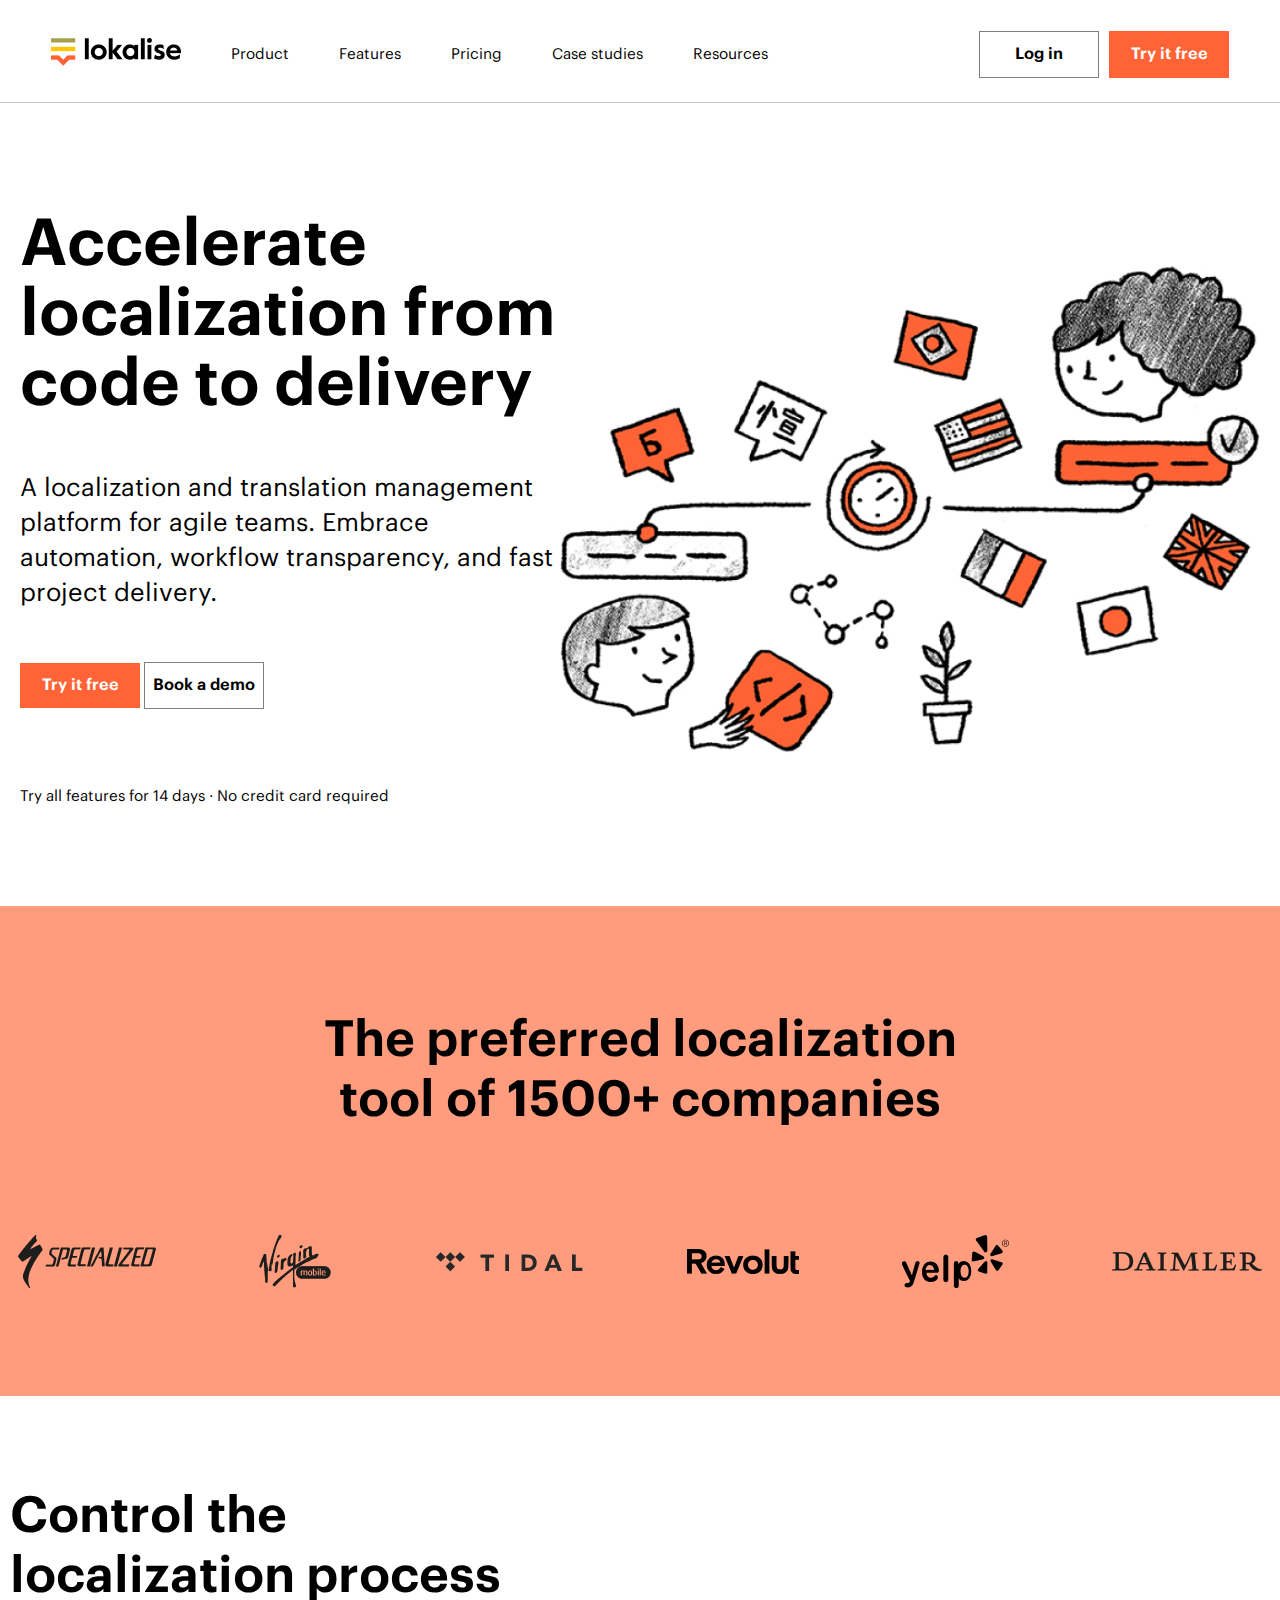
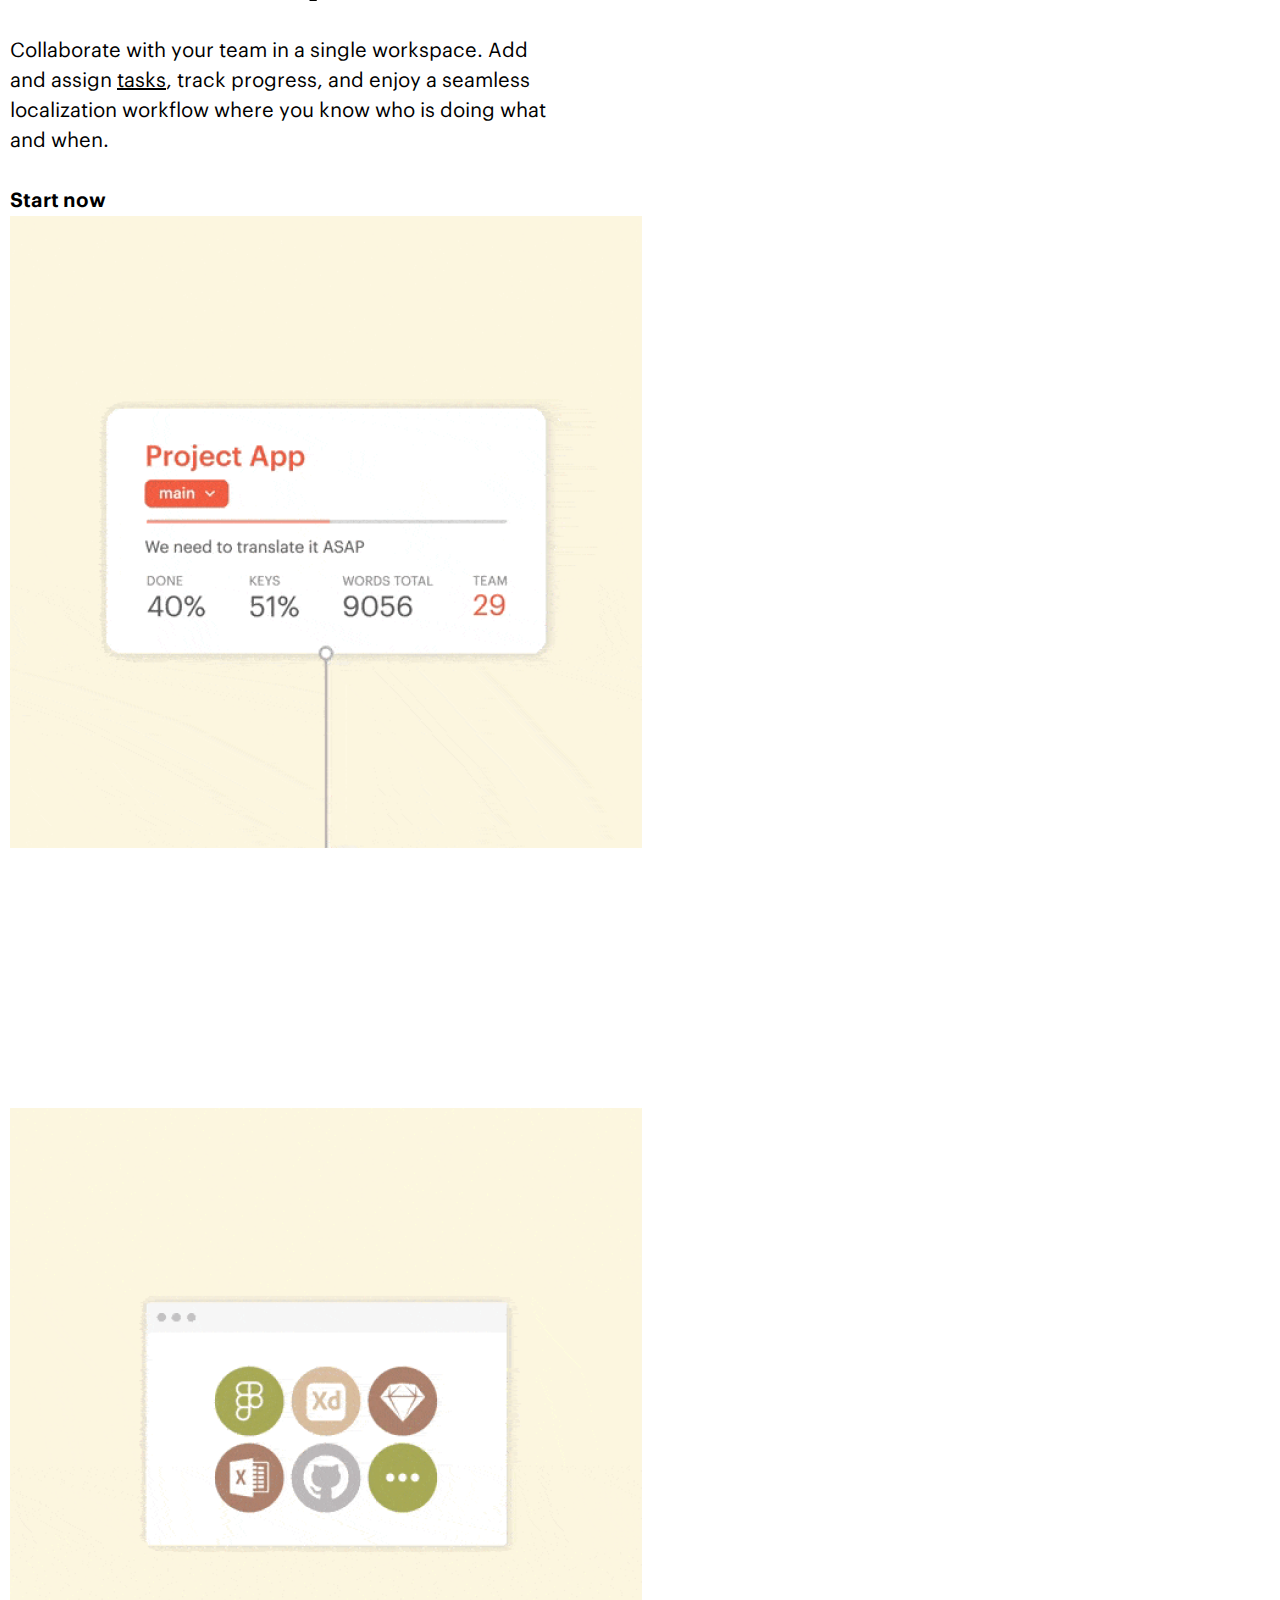
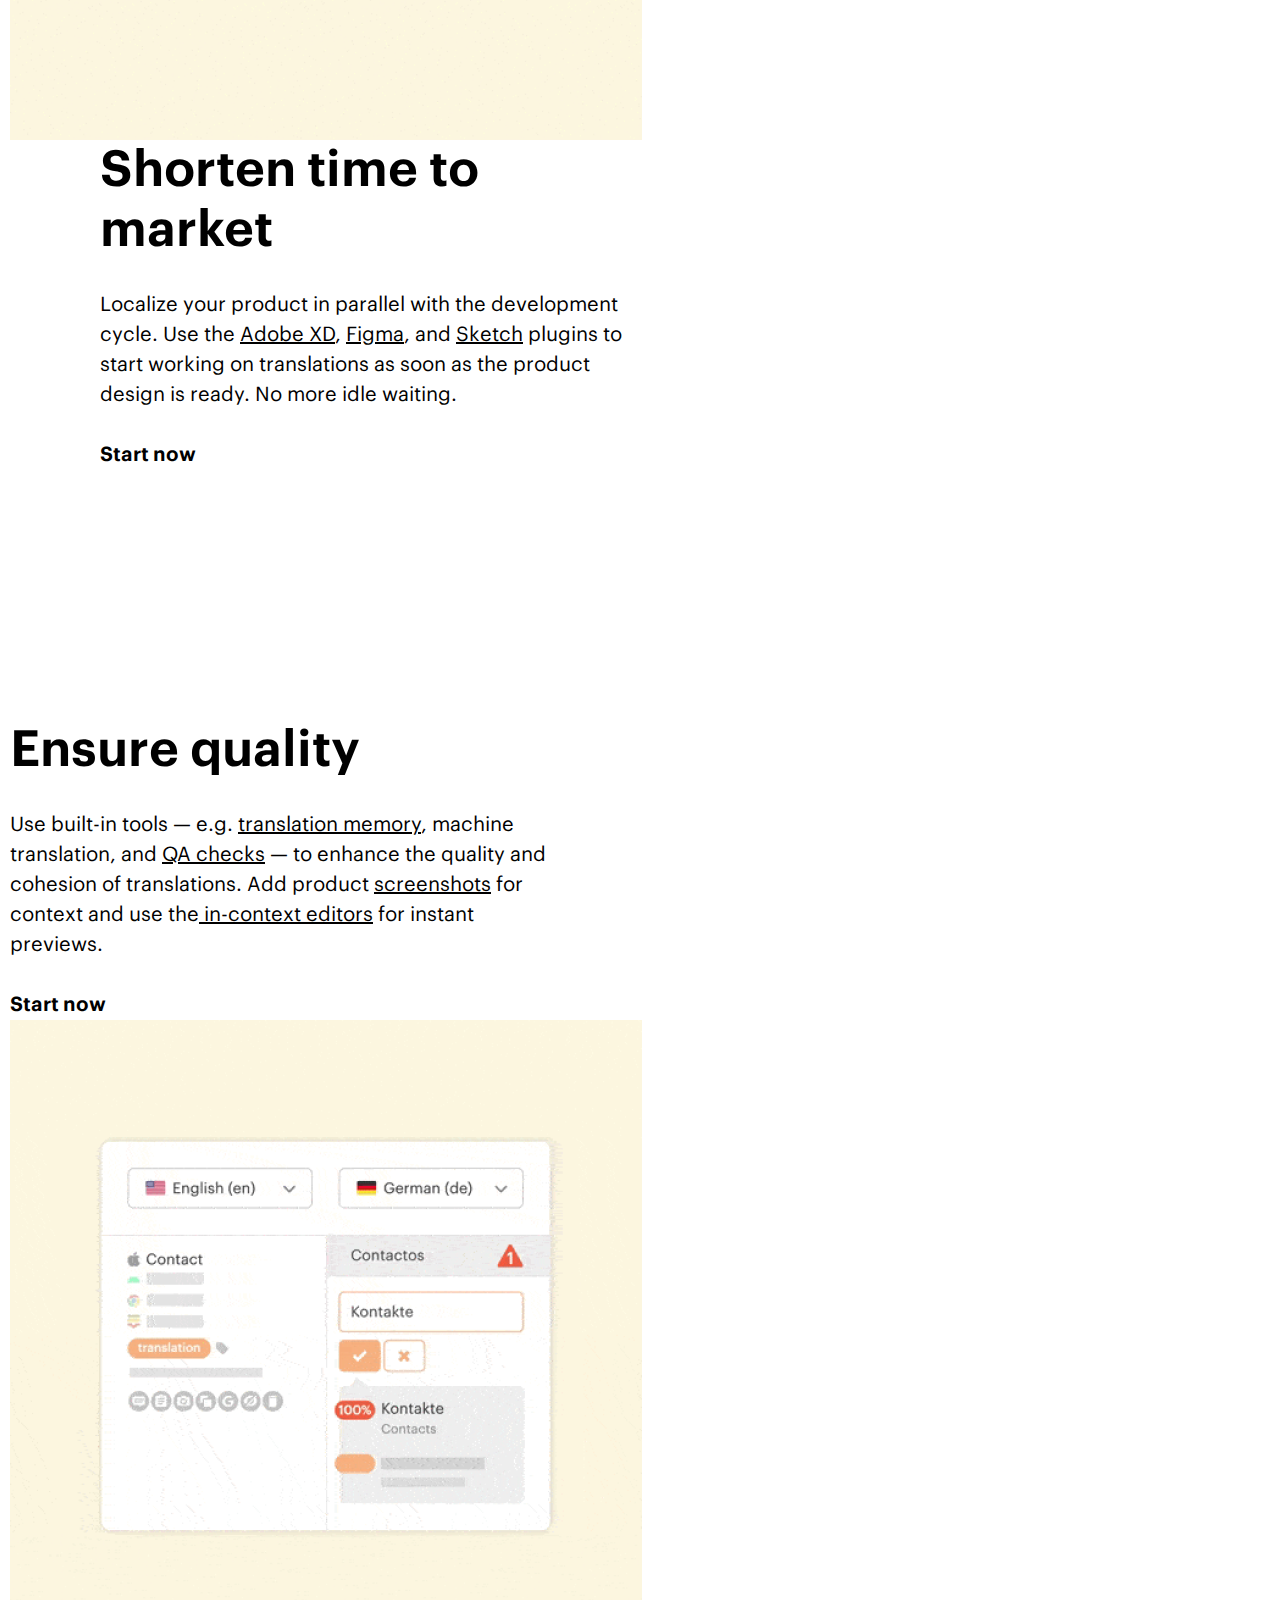
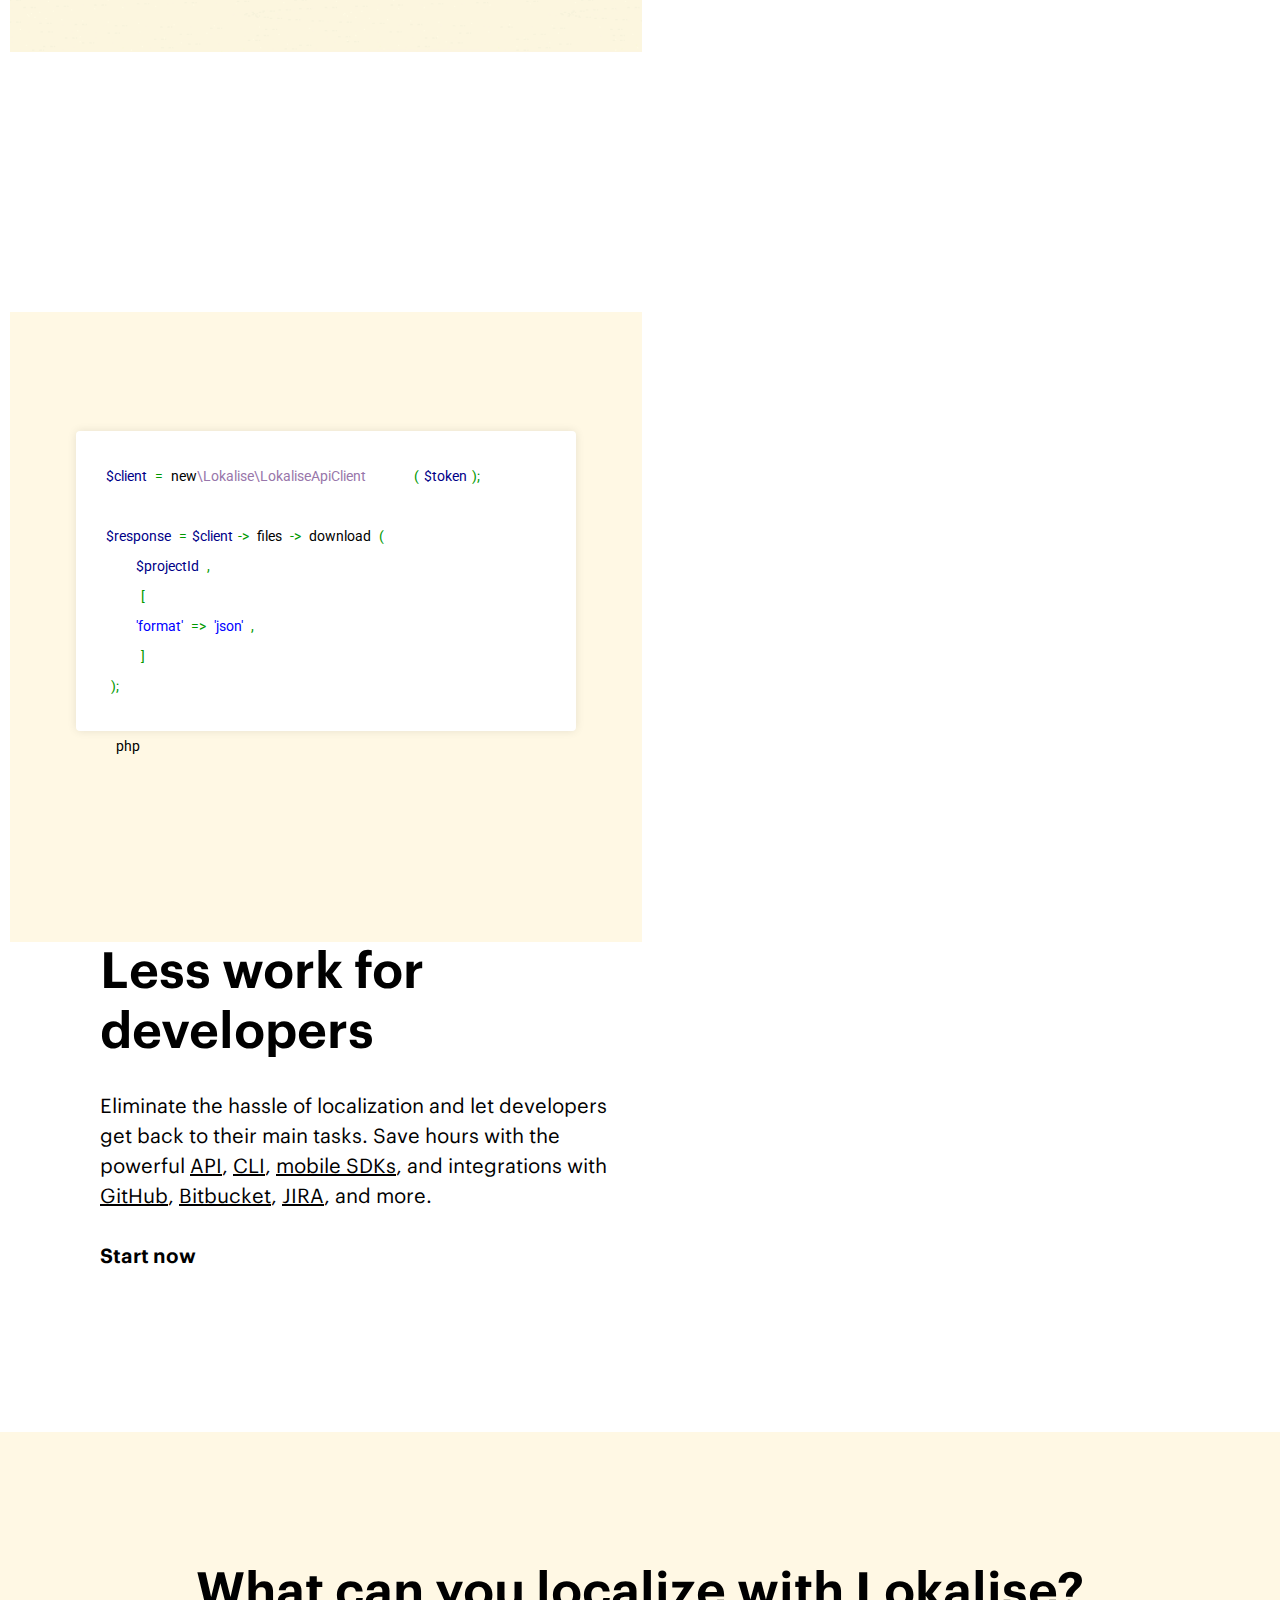
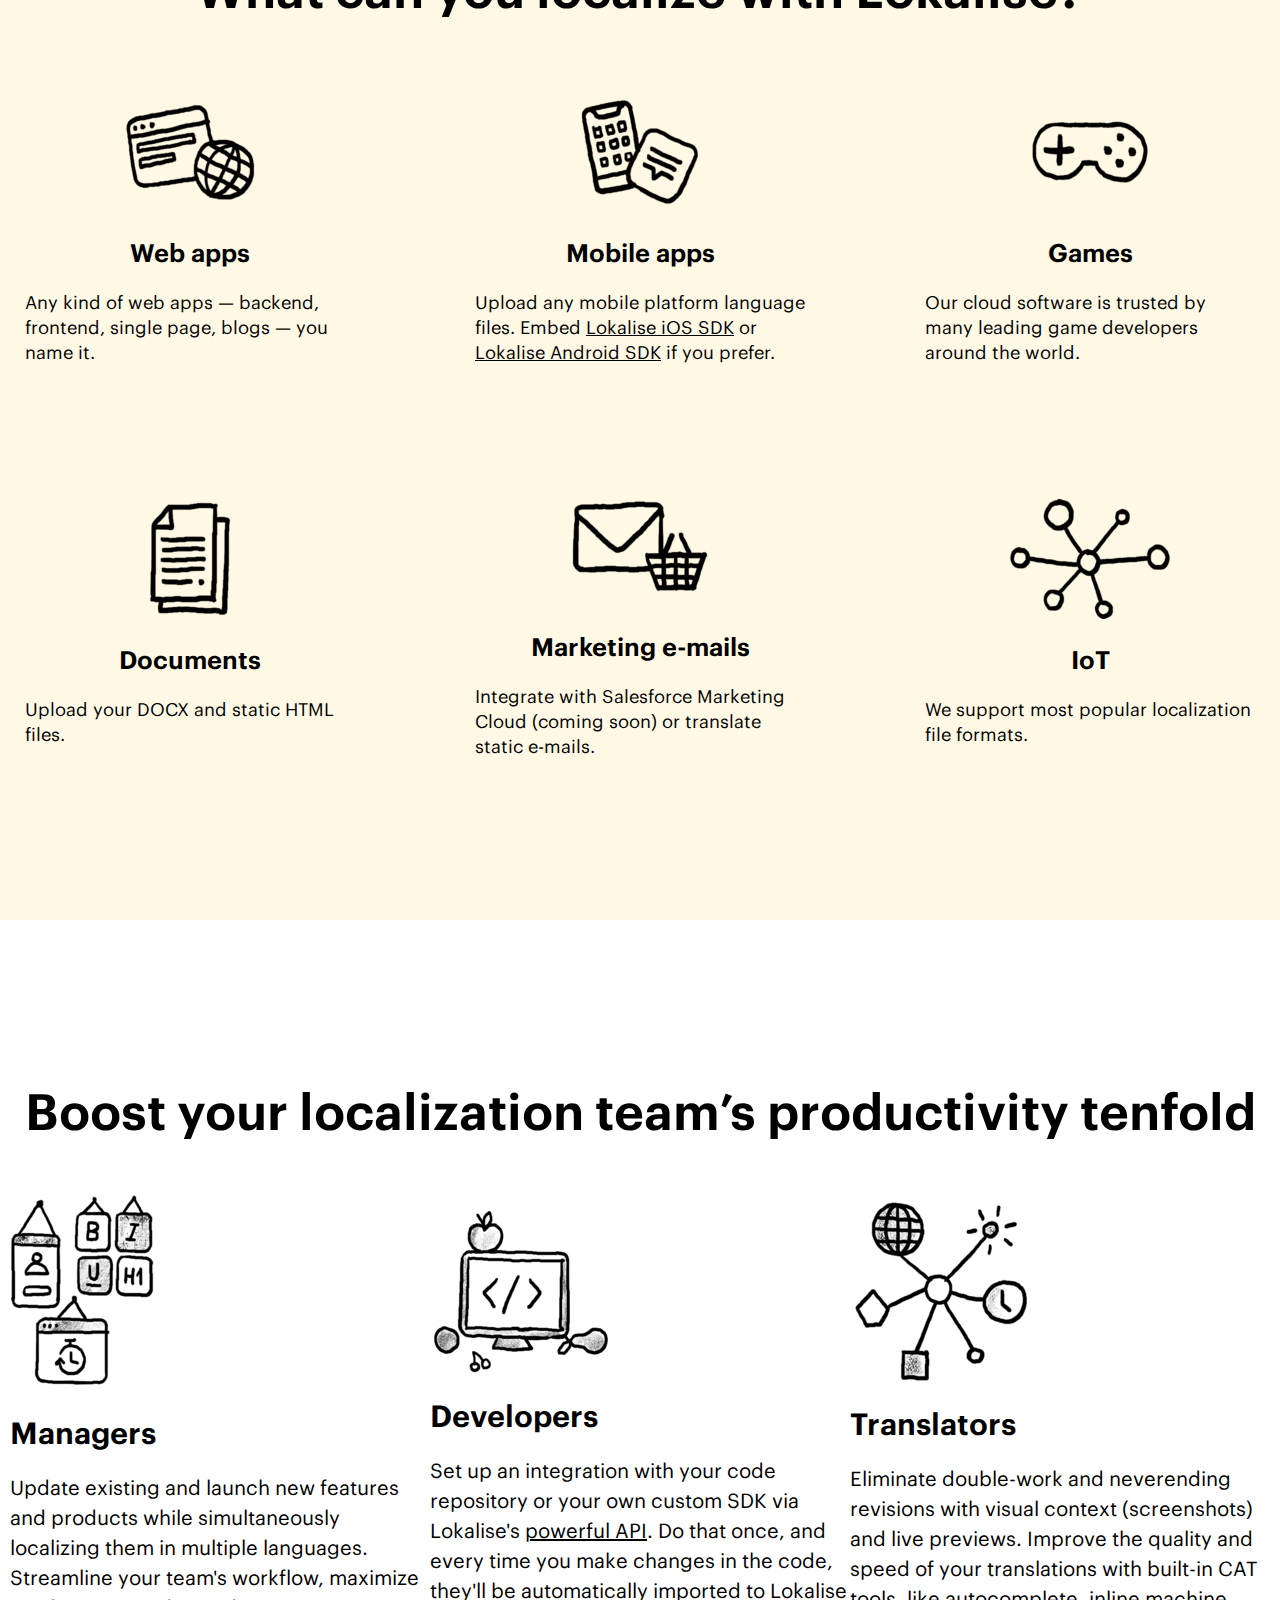
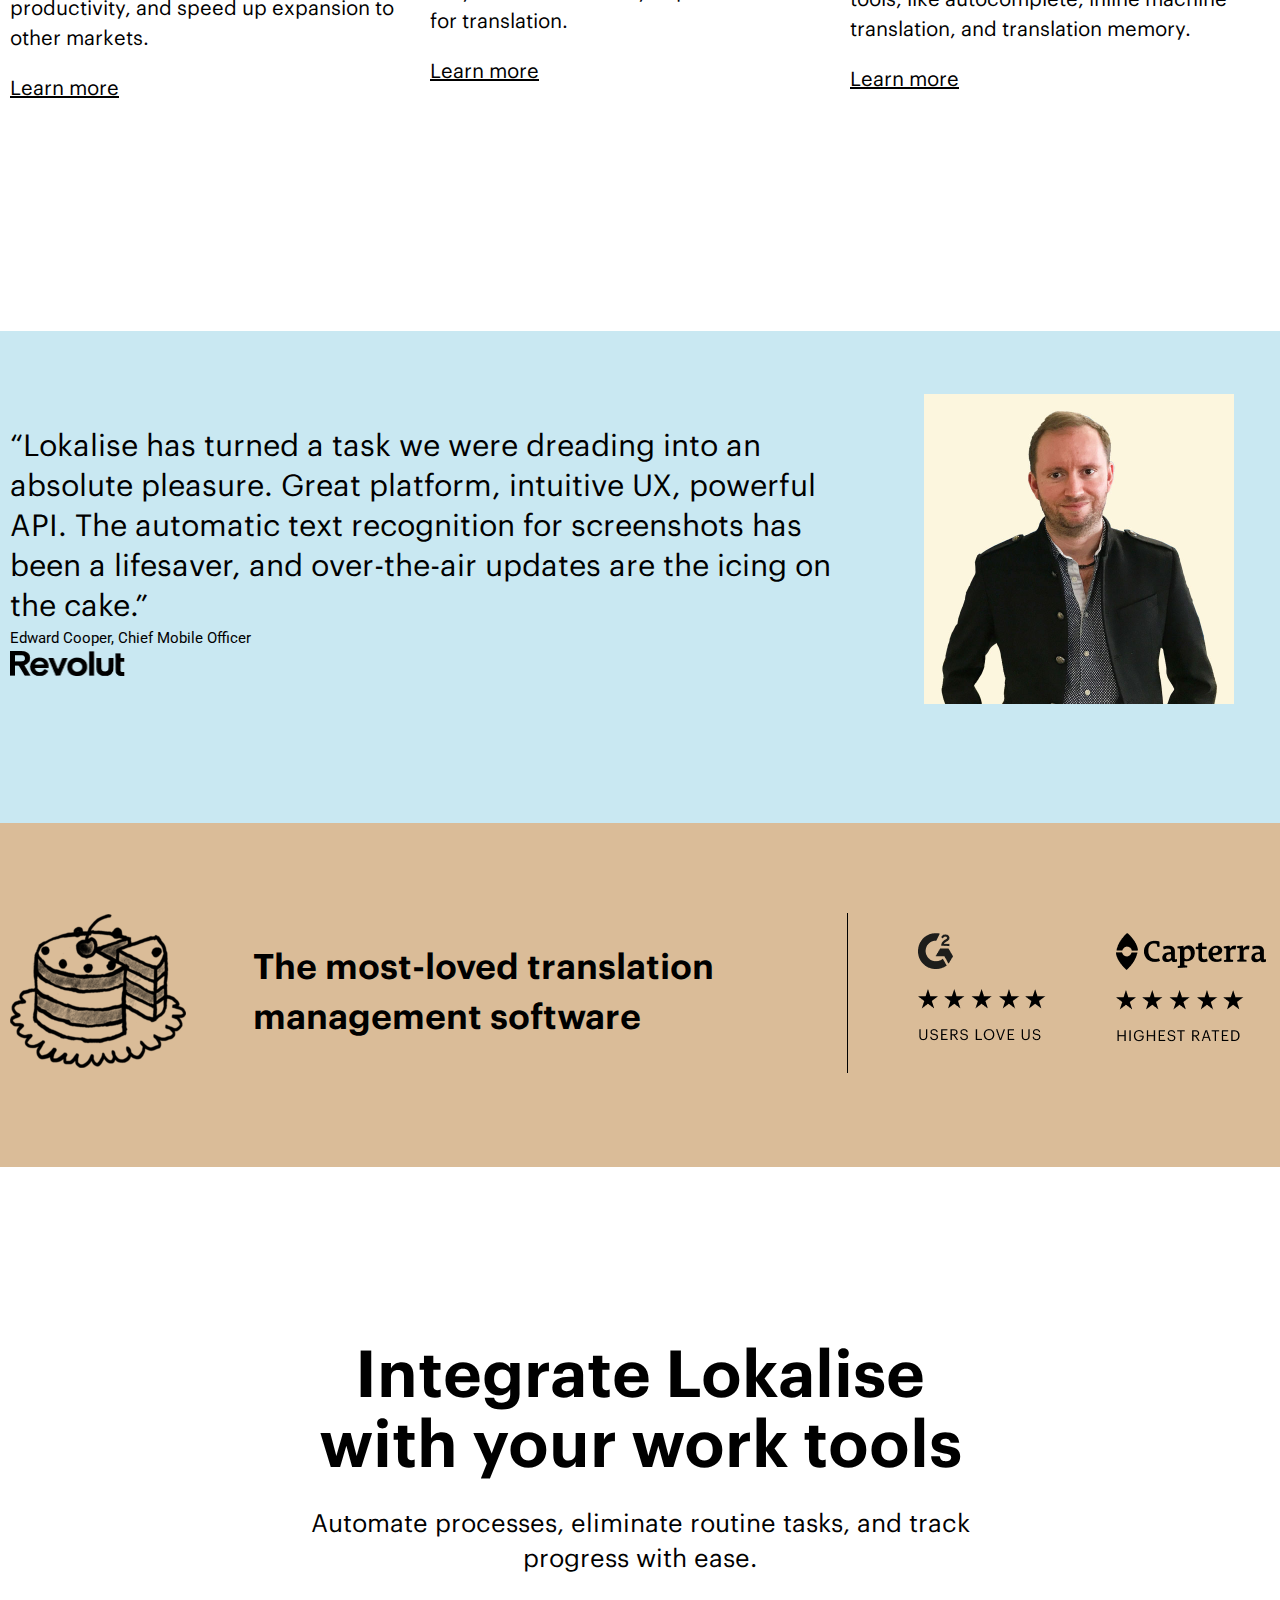
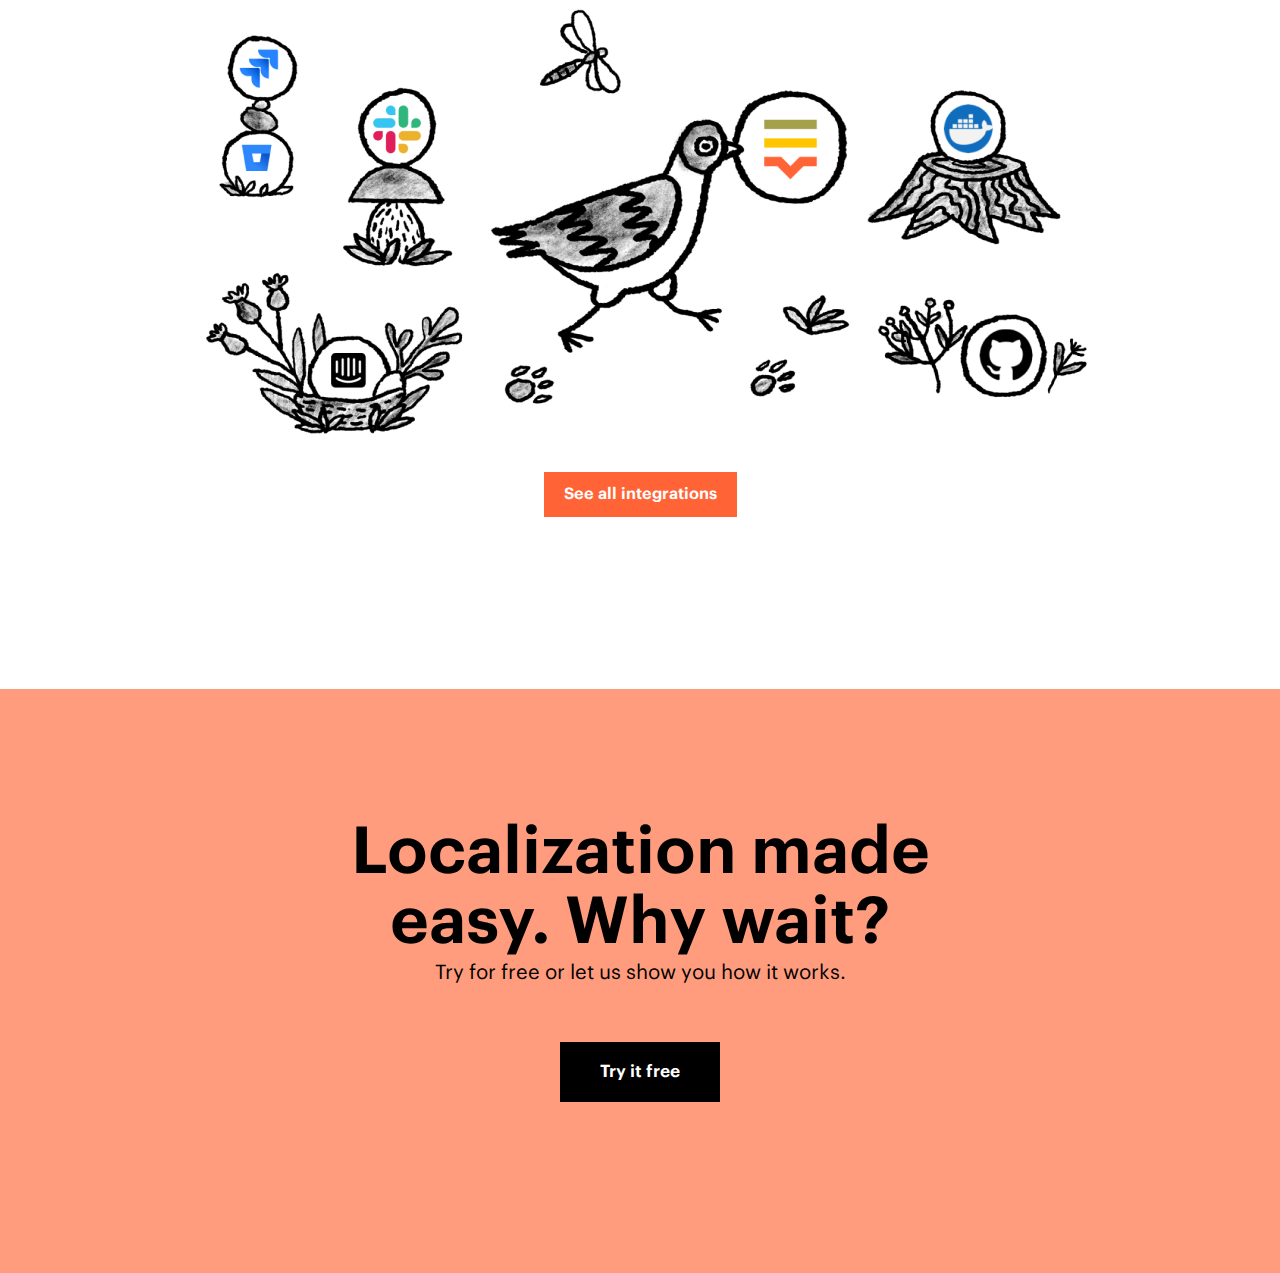
==== index.html @ 0e96d9ca "first commit" ====
<!DOCTYPE html>
<html lang="en">

<head>
    <meta charset="UTF-8">
    <meta http-equiv="X-UA-Compatible" content="IE=edge">
    <meta name="viewport" content="width=device-width, initial-scale=1.0">
    <title>Document</title>
    <link rel="stylesheet" href="./styles.css">
</head>

<body>
    <div class="page-wrap">
        <header class="header">
            <div class="nav-top">
                <div class="top-links">
                    <a href=""><img src="./assets/logo.png" alt=""></a>
                    <a href="">Product</a>
                    <a href="">Features</a>
                    <a href="">Pricing</a>
                    <a href="">Case studies</a>
                    <a href="">Resources</a>
                </div>
                <div class="top-buttons">
                    <button class="whitebtn">Log in</button>
                    <button class="orangebtn">Try it free</button>
                </div>
            </div>
        </header>
        <main class="main">
            <div class="container">
                <div class="main-content">
                    <div class="section1">
                        <h1>Accelerate localization from code to delivery</h1>
                        <p>A localization and translation management platform for agile teams. Embrace automation,
                            workflow transparency, and fast project delivery.</p>
                        <div class="section1-btns">
                            <button class="orangebtn">Try it free</button>
                            <button class="whitebtn">Book a demo</button>
                        </div>
                        <a href="">Try all features for 14 days · No credit card required</a>
                    </div>
                    <div class="bcg-image">
                        <img src="./assets/main.jpg" alt="">
                    </div>
                </div>
            </div>
            <div class="orangesection">
                <div class="container orangesection-block1">
                    <a href="">The preferred localization tool of 1500+ companies</a>
                </div>
                <div class="container orangesection-block2">
                    <a href=""><img src="./assets/specialized.png" alt=""></a>
                    <a href=""><img src="./assets/virgin.png" alt=""></a>
                    <a href=""><img src="./assets/tidal.png" alt=""></a>
                    <a href=""><img src="./assets/revolut.png" alt=""></a>
                    <a href=""><img src="./assets/yelp.png" alt=""></a>
                    <a href=""><img src="./assets/daimler.png" alt=""></a>
                </div>
            </div>
            <div class="container blockleft">
                <div class="left">
                    <h3>Control the localization process</h3>
                    <p2>Collaborate with your team in a single workspace. Add and assign <span
                            class="underline">tasks</span>, track
                        progress, and
                        enjoy a seamless localization workflow where you know who is doing what and when.</p2>
                    <a class="start" href="">Start now</a>
                </div>
                <div class="bcg-image">
                    <img src="./assets/projectapp.png" alt="">
                </div>
            </div>
            <div class="container blockright">
                <div class="bcg-image">
                    <img src="./assets/market.png" alt="">
                </div>
                <div class="right">
                    <h3>Shorten time to market</h3>
                    <p2>Localize your product in parallel with the development cycle. Use the <span
                            class="underline">Adobe XD</span>,
                        <span class="underline">Figma</span>, and <span class="underline">Sketch</span> plugins to start
                        working on translations as soon as
                        the product design is ready. No more
                        idle waiting.
                    </p2>
                    <a class="start" href="">Start now</a>
                </div>
            </div>
            <div class="container blockleft">
                <div class="left">
                    <h3>Ensure quality</h3>
                    <p2>Use built-in tools — e.g. <span class="underline">translation memory</span>, machine
                        translation, and <span class="underline">QA
                            checks</span> — to enhance the quality and cohesion of translations. Add product
                        <span class="underline">screenshots</span> for
                        context and use the<span class="underline"> in-context editors</span> for instant previews.
                    </p2>
                    <a class="start" href="">Start now</a>
                </div>
                <div class="bcg-image">
                    <img src="./assets/quality.png" alt="">
                </div>
            </div>
            <div class="container blockright">
                <div class="leftimage">
                    <div class="imageinside">
                        <p3><span class="blue">$client</span> <span class="green">=</span>
                            new<span class="violet">\Lokalise\LokaliseApiClient</span> <span class="green">(</span><span
                                class="blue">$token</span><span class="green">);</span>
                            <br>
                            <br>
                            <span class="blue">$response</span> <span class="green">=</span><span
                                class="blue">$client</span><span class="green">-></span> files <span
                                class="green">-></span>
                            download <span class="green">(</span>
                            <br>
                            <div class="indent"><span class="blue">$projectId</span> <span class="green"> ,</span><br>
                                <span class="green">[</span><br>
                                <span class="blue1">'format'</span> <span class="green">=></span> <span
                                    class="blue1">'json'</span> <span class="green">,</span><br>
                                <span class="green">]</span><br>
                            </div>
                            <span class="green">);</span>
                        </p3>
                    </div>
                    <a id="php" href="">php</a>
                </div>
                <div class="right">
                    <h3>Less work for developers</h3>
                    <p2>Eliminate the hassle of localization and let developers get back to their main tasks. Save hours
                        with the powerful <span class="underline">API</span>, <span class="underline">CLI</span>, <span
                            class="underline">mobile SDKs</span>, and integrations
                        with <span class="underline">GitHub</span>,
                        <span class="underline">Bitbucket</span>,
                        <span class="underline">JIRA</span>, and
                        more.
                    </p2>
                    <a class="start" href="">Start now</a>
                </div>
            </div>
        </main>
        <div class="section3">
            <div class="container localize">
                <h3>What can you localize with Lokalise?</h3>
                <div class="cards">
                    <div class="card">
                        <a href=""><img src="./assets/web.png" alt=""></a>
                        <a href="">
                            <h5>Web apps</h5>
                        </a>
                        <a href="">
                            <p4>Any kind of web apps — backend, frontend, single page, blogs — you name it.</p4>
                        </a>
                    </div>
                    <div class="card">
                        <a href=""><img src="./assets/phone.png" alt=""></a>
                        <a href="">
                            <h5>Mobile apps</h5>
                        </a>
                        <a href="">
                            <p4>Upload any mobile platform language files. Embed <span class="underline">Lokalise iOS
                                    SDK</span> or <span class="underline">Lokalise Android
                                    SDK</span> if you prefer. </p4>
                        </a>
                    </div>
                    <div class="card">
                        <a href=""><img src="./assets/games.png" alt=""></a>
                        <a href="">
                            <h5>Games</h5>
                        </a>
                        <a href="">
                            <p4>Our cloud software is trusted by many leading game developers around the world.</p4>
                        </a>
                    </div>
                    <div class="card">
                        <a href=""><img src="./assets/documents.png" alt=""></a>
                        <a href="">
                            <h5>Documents</h5>
                        </a>
                        <a href="">
                            <p4>Upload your DOCX and static HTML files.</p4>
                        </a>
                    </div>
                    <div class="card">
                        <a href=""><img src="./assets/emails.png" alt=""></a>
                        <a href="">
                            <h5>Marketing e-mails</h5>
                        </a>
                        <a href="">
                            <p4>Integrate with Salesforce Marketing Cloud (coming soon) or translate static e-mails.
                            </p4>
                        </a>
                    </div>
                    <div class="card">
                        <a href=""><img src="./assets/iot.png" alt=""></a>
                        <a href="">
                            <h5>IoT</h5>
                        </a>
                        <a href="">
                            <p4>We support most popular localization file formats.</p4>
                        </a>
                    </div>
                </div>
            </div>
        </div>
        <div class="section4">
            <div class="container boost">
                <h3>Boost your localization team’s productivity tenfold</h3>
            </div>
            <div class="container cards2">
                <div class="card2">
                    <a href="">
                        <img src="./assets/managers.png" alt="">
                    </a>
                    <a href="">
                        <h4>Managers</h4>
                    </a>
                    <a href="">
                        <p2>Update existing and launch new features and products while simultaneously localizing them in
                            multiple languages. Streamline your team's workflow, maximize productivity, and speed up
                            expansion to other markets.</p2>
                    </a>
                    <a class="learn" href="">Learn more</a>
                </div>
                <div class="card2">
                    <a href="">
                        <img src="./assets/developers.png" alt="">
                    </a>
                    <a href="">
                        <h4>Developers</h4>
                    </a>
                    <a href="">
                        <p2>Set up an integration with your code repository or your own custom SDK via Lokalise's
                            <span class="underline">powerful API</span>. Do that once, and every time you make changes
                            in the code, they'll be
                            automatically imported to Lokalise for translation.
                        </p2>
                    </a>
                    <a class="learn" href="">Learn more</a>
                </div>
                <div class="card2">
                    <a href="">
                        <img src="./assets/translators.png" alt="">
                    </a>
                    <a href="">
                        <h4>Translators</h4>
                    </a>
                    <a href="">
                        <p2>Eliminate double-work and neverending revisions with visual context (screenshots) and live
                            previews. Improve the quality and speed of your translations with built-in CAT tools, like
                            autocomplete, inline machine translation, and translation memory.</p2>
                    </a>
                    <a class="learn" href="">Learn more</a>
                </div>
            </div>
        </div>
        <div class="revolut">
            <div class="container cards3">
                <div class="card3">
                    <h6>“Lokalise has turned a task we were dreading into an absolute pleasure. Great platform,
                        intuitive UX, powerful API. The automatic text recognition for screenshots has been a lifesaver,
                        and over-the-air updates are the icing on the cake.”</h6>
                    <div class="chief">
                        <a href="">Edward Cooper, Chief Mobile Officer</a>
                        <img src="./assets/revolut2.png" alt="">
                    </div>
                </div>
                <div>
                    <img src="./assets/chief.png" alt="">
                </div>
            </div>
        </div>
        <div class="cake">
            <div class="container content">
                <div class="part1">
                    <a href="">
                        <img src="./assets/cake.png" alt="">
                    </a>
                    <a href="">
                        <h4 id="cake">The most-loved translation management software</h6>
                    </a>
                </div>
                <div class="part2">
                    <a href="">
                        <img src="./assets/g2.png" alt="">
                    </a>
                    <a href="">
                        <img src="./assets/capterra.png" alt="">
                    </a>
                </div>
            </div>
        </div>
        <div class="section5">
            <div class="container2 worktools">
                <h1>Integrate Lokalise with your work tools</h1>
                <p>Automate processes, eliminate routine tasks, and track progress with ease.</p>
                <img src="./assets/worktools.png" alt="">
                <button class="orangebtn">See all integrations</button>
            </div>
        </div>
        <div class="orangesection">
            <div class="container2 flexbox-column">
                <h1>Localization made easy. Why wait?</h1>
                <p2>Try for free or let us show you how it works.</p2>
                <button class="blackbtn">Try it free</button>
            </div>
        </div>
        <padding>
            <div class="top">
                <div class="paddingcolumn"></div>
                <div class="paddingcards">
                    <div class="paddingcard"></div>
                    <div class="paddingcard"></div>
                    <div class="paddingcard"></div>
                    <div class="paddingcard"></div>
                </div>
            </div>
            <div class="bottom"></div>
        </padding>
    </div>
</body>

</html>
---- styles.css ----
@import url('https://fonts.googleapis.com/css2?family=Roboto&display=swap');

@font-face {
    font-family: 'Graphik LC TT';
    src: url('./assets/Fonts/GraphikLCG-Regular.eot');
    src: local('☺'), url('./assets/Fonts/GraphikLCG-Regular.woff') format('woff'), url('./assets/Fonts/GraphikLCG-Regular.ttf') format('truetype'), url('./assets/Fonts/GraphikLCG-Regular.svg') format('svg');
    font-weight: normal;
    font-style: normal;
}

@font-face {
    font-family: 'Graphik LC TT';
    src: url('./assets/Fonts/GraphikLCG-Semibold.eot');
    src: local('☺'), url('./assets/Fonts/GraphikLCG-Semibold.woff') format('woff'), url('./assets/Fonts/GraphikLCG-Semibold.ttf') format('truetype'), url('./assets/Fonts/GraphikLCG-Semibold.svg') format('svg');
    font-weight: 600;
    font-style: normal;
}

/* resets */
* {
    margin: 0;
    padding: 0;
    box-sizing: border-box;
}

a {
    text-decoration: none;
}

ul {
    list-style: none;
}

button {
    border-style: none;
}

h1 {
    font-family: 'Graphik LC TT';
    font-style: normal;
    font-weight: 600;
    font-size: 65px;
    line-height: 70px;
    color: #000000;
}

h3 {
    font-family: 'Graphik LC TT';
    font-style: normal;
    font-weight: 600;
    font-size: 50px;
    line-height: 60px;
    color: #000000;
}

h4 {
    font-family: 'Graphik LC TT';
    font-style: normal;
    font-weight: 600;
    font-size: 30px;
    line-height: 40px;
    color: #000000;
}

h5 {
    font-family: 'Graphik LC TT';
    font-style: normal;
    font-weight: 600;
    font-size: 25px;
    line-height: 35px;
    text-align: center;
    color: #000000;
}

h6 {
    font-family: 'Graphik LC TT';
    font-style: normal;
    font-weight: 400;
    font-size: 30px;
    line-height: 40px;
    color: #000000;
}

p {
    font-family: 'Graphik LC TT';
    font-style: normal;
    font-weight: 400;
    font-size: 25px;
    line-height: 35px;
    color: #000000;
}

p2 {
    font-family: 'Graphik LC TT';
    font-style: normal;
    font-weight: 400;
    font-size: 20px;
    line-height: 30px;
    color: #000000;
}

p3 {
    font-family: 'Roboto';
    font-style: normal;
    font-weight: 400;
    font-size: 14px;
    line-height: 30px;
}

p4 {
    font-family: 'Graphik LC TT';
    font-style: normal;
    font-weight: 400;
    font-size: 18px;
    line-height: 25px;
    text-align: center;
    color: #000000;
}

span.underline {
    text-decoration: underline;
}

span.blue {
    color: #000088;
}

span.blue1 {
    color: #0000FF;
}

span.green {
    color: #009900;
    margin: 5px;
}

span.violet {
    color: #9876AA;
    margin-right: 40px;
}

.learn {
    font-family: 'Graphik LC TT';
    font-style: normal;
    font-weight: 400;
    font-size: 20px;
    line-height: 30px;
    text-decoration-line: underline;
    color: #000000;
}

.whitebtn {
    background: white;
    box-sizing: border-box;
    border: 1px solid rgba(0, 0, 0, 0.5);
    border-radius: 0px;
    min-height: 45px;
    min-width: 120px;
    font-family: 'Graphik LC TT';
    font-style: normal;
    font-weight: 600;
    font-size: 16px;
    line-height: 45px;
    text-align: center;
    color: #000000;
}

.orangebtn {
    background: #FF6336;
    border-radius: 0px;
    min-height: 45px;
    min-width: 120px;
    font-family: 'Graphik LC TT';
    font-style: normal;
    font-weight: 600;
    font-size: 16px;
    line-height: 45px;
    text-align: center;
    color: #FFFFFF;
}

.blackbtn {
    background: #000000;
    border-radius: 0px;
    font-family: 'Graphik LC TT';
    font-style: normal;
    font-weight: 600;
    font-size: 17px;
    line-height: 60px;
    text-align: center;
    color: #FFFFFF;
    padding: 0px 40px 0px 40px;
    margin-top: 54px;
}

.page-wrap {
    background: #FFFFFF;
    display: flex;
    flex-direction: column;
    width: 100%;
    height: 100vh;
}

.container {
    max-width: 1287px;
    width: 100%;
    margin: 0 auto;
    padding: 10px;
}

.container2 {
    max-width: 695px;
    width: 100%;
    margin: 0 auto;
    padding: 10px;
    text-align: center;
}

.header {
    display: flex;
    flex-direction: row;
    flex-wrap: wrap;
    margin: 31px 0px 0px 0px;
    padding: 0px 51px 24px 51px;
    gap: 51px;
    border-bottom: 1px solid #CCCCCC;
}

.nav-top {
    display: flex;
    justify-content: space-between;
    width: 100%;
    flex-direction: row;
    flex-wrap: wrap;
}

.top-links {
    display: flex;
    justify-content: center;
    align-items: center;
    flex-direction: row;
    flex-wrap: wrap;
    gap: 50px;
}

.top-links>a {
    font-family: 'Graphik LC TT';
    font-style: normal;
    font-weight: 400;
    font-size: 15px;
    line-height: 20px;
    color: #000000;
}

.top-buttons {
    display: flex;
    flex-direction: row;
    flex-wrap: wrap;
    gap: 10px;
}

.main {
    margin-top: 10px
}

.main-content {
    display: flex;
    flex-direction: row;
    align-items: center;
    flex-wrap: wrap;
    margin: 87px 10px 87px 10px;
}

.section1 {
    display: flex;
    flex-direction: column;
    flex-wrap: wrap;
    max-width: 540px;
    gap: 51px;
}

.section1-btns {
    margin-bottom: 24px;
}

.section1>a {
    font-family: 'Graphik LC TT';
    font-style: normal;
    font-weight: 400;
    font-size: 15px;
    line-height: 25px;
    color: #000000;
}

.bcg-image {
    display: flex;
    max-width: 700px;
}

.bcg-image>img {
    width: 100%;
}

.orangesection {
    width: 100%;
    background: #FF9C7D;
    display: flex;
    flex-direction: column;
    gap: 85px;
}

.orangesection-block1 {
    display: flex;
    align-items: center;
    justify-content: center;
    max-width: 720px;
    padding-top: 104px;
}

.orangesection-block1>a {
    font-family: 'Graphik LC TT';
    font-style: normal;
    font-weight: 600;
    font-size: 50px;
    line-height: 60px;
    text-align: center;
    color: #000000;
}

.orangesection-block2 {
    display: flex;
    flex-direction: row;
    flex-wrap: wrap;
    align-items: center;
    justify-content: center;
    gap: 103px;
    padding-bottom: 104px;
}

.blockleft {
    display: flex;
    flex-direction: row;
    align-items: center;
    flex-wrap: wrap;
    padding-top: 90px;
}

.left {
    display: flex;
    flex-direction: column;
    flex-wrap: wrap;
    max-width: 540px;
    gap: 30px;
    margin-right: 90px;
}

.start {
    font-family: 'Graphik LC TT';
    font-style: normal;
    font-weight: 600;
    font-size: 20px;
    line-height: 30px;
    color: #000000;
}

.blockright {
    display: flex;
    flex-direction: row;
    align-items: center;
    flex-wrap: wrap;
    padding-top: 250px;
    padding-bottom: 160px;
}

.right {
    display: flex;
    flex-direction: column;
    flex-wrap: wrap;
    max-width: 540px;
    gap: 30px;
    margin-left: 90px;
}

.leftimage {
    background: #FFF8E4;
    border-radius: 0px;
    min-width: 630px;
    min-height: 630px;
    padding: 119px 66px 158px 66px;
}

.imageinside {
    width: 500px;
    height: 300px;
    background: #FFFFFF;
    box-shadow: 0px 0px 10px rgba(0, 0, 0, 0.098);
    border-radius: 4px;
    padding: 30px;
}

#php {
    font-family: 'Roboto';
    font-style: normal;
    font-weight: 400;
    font-size: 14px;
    line-height: 30px;
    text-align: center;
    color: #000000;
    margin-left: 40px;
}

.indent {
    margin-left: 30px;
}

.section3 {
    background: #FFF8E4;
    display: flex;
    justify-content: center;
    align-items: center;
    flex-direction: column;
    flex-wrap: wrap;
}

.localize {
    display: flex;
    justify-content: center;
    align-items: center;
    margin-top: 120px;
    flex-direction: column;
    flex-wrap: wrap;
}

.cards {
    display: flex;
    flex-direction: row;
    flex-wrap: wrap;
    align-items: center;
    justify-content: center;
    margin-top: 70px;
    gap: 120px;
    margin-bottom: 150px;
}

.card {
    display: flex;
    flex-direction: column;
    justify-content: center;
    align-items: center;
    max-width: 330px;
    gap: 20px;
}

.section4 {
    background: #FFFFFF;
    display: flex;
    justify-content: center;
    align-items: center;
    flex-direction: column;
    flex-wrap: wrap;
}

.boost {
    display: flex;
    justify-content: center;
    align-items: center;
    margin-top: 154px;
    flex-direction: column;
    flex-wrap: wrap;
}

.cards2 {
    display: flex;
    flex-direction: row;
    flex-wrap: wrap;
    align-items: center;
    justify-content: center;
    margin-top: 25px;
    margin-bottom: 217px;
}

.card2 {
    display: flex;
    flex-direction: column;
    justify-content: center;
    max-width: 420px;
    gap: 20px;
}

.revolut {
    background: #C9E8F2;
}

.cards3 {
    display: flex;
    flex-direction: row;
    flex-wrap: wrap;
    gap: 59px;
    margin-top: 53px;
    margin-bottom: 105px;
}

.card3 {
    display: flex;
    flex-direction: column;
    justify-content: center;
    max-width: 855px;
}

.chief {
    display: flex;
    flex-direction: column;
}

.chief>img {
    max-width: 115px;
}

.chief>a {
    font-family: 'Roboto';
    font-style: normal;
    font-weight: 400;
    font-size: 15px;
    line-height: 25px;
    color: #000000;
}

.cake {
    display: flex;
    flex-direction: row;
    flex-wrap: wrap;
    justify-content: center;
    align-items: center;
    background: #DABC98;
}

.content {
    display: flex;
    flex-direction: row;
    flex-wrap: wrap;
    align-items: center;
    margin-top: 80px;
    margin-bottom: 84px;
    gap: 124px;
}

#cake {
    font-family: 'Graphik LC TT';
    font-style: normal;
    font-weight: 600;
    font-size: 35px;
    line-height: 50px;
    color: #000000;
    max-width: 470px;
}

.part1 {
    display: flex;
    flex-direction: row;
    flex-wrap: wrap;
    gap: 67px;
    align-items: center;
}

.part2 {
    display: flex;
    flex-direction: row;
    flex-wrap: wrap;
    gap: 70px;
    justify-content: center;
    align-items: center;
    border-left: 1px solid black;
    padding: 20px 0px 20px 70px;
}

.worktools {
    display: flex;
    flex-direction: column;
    justify-content: center;
    align-items: center;
    margin-top: 165px;
    margin-bottom: 162px;
    gap: 25px;
}

.worktools>button {
    padding: 0px 20px 0px 20px;
}

.flexbox-column {
    display: flex;
    flex-direction: column;
    justify-content: center;
    align-items: center;
    margin-top: 119px;
    margin-bottom: 161px;
}

padding {
    background: #EEEEEE;
}
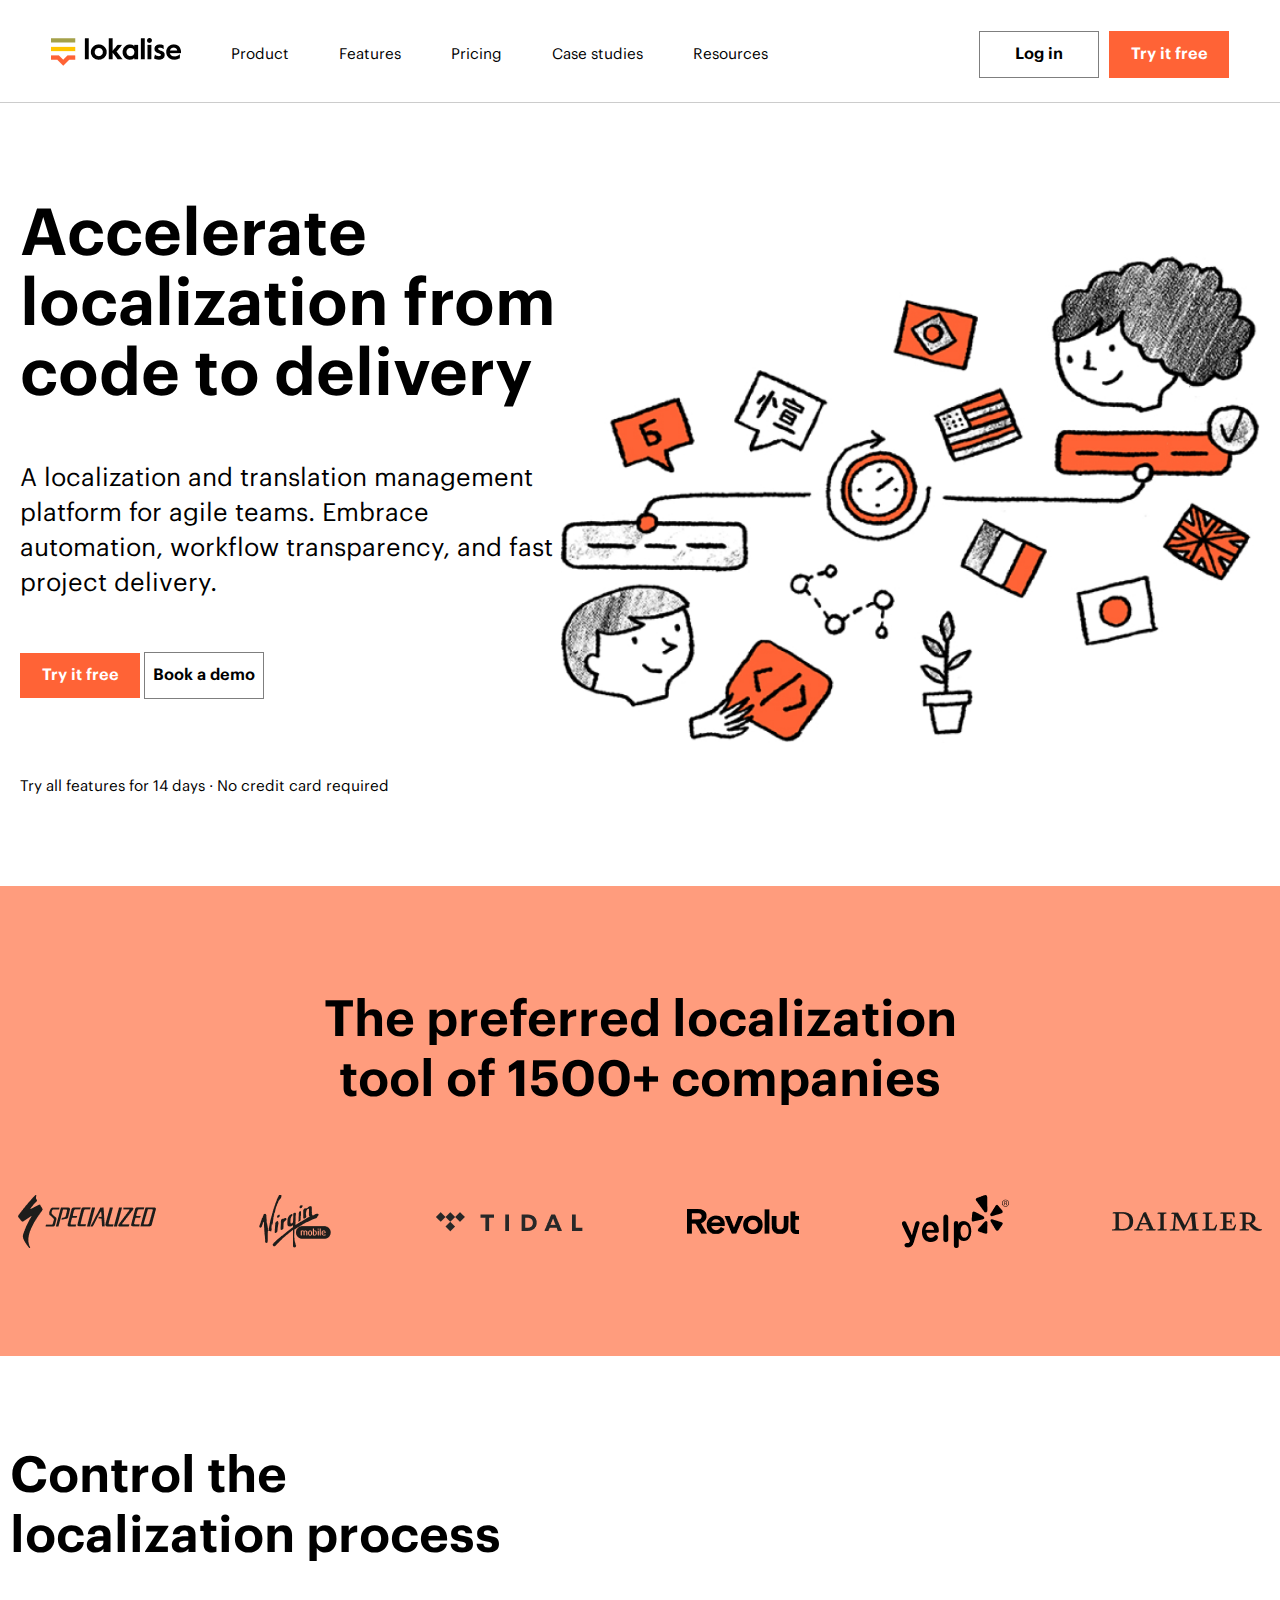
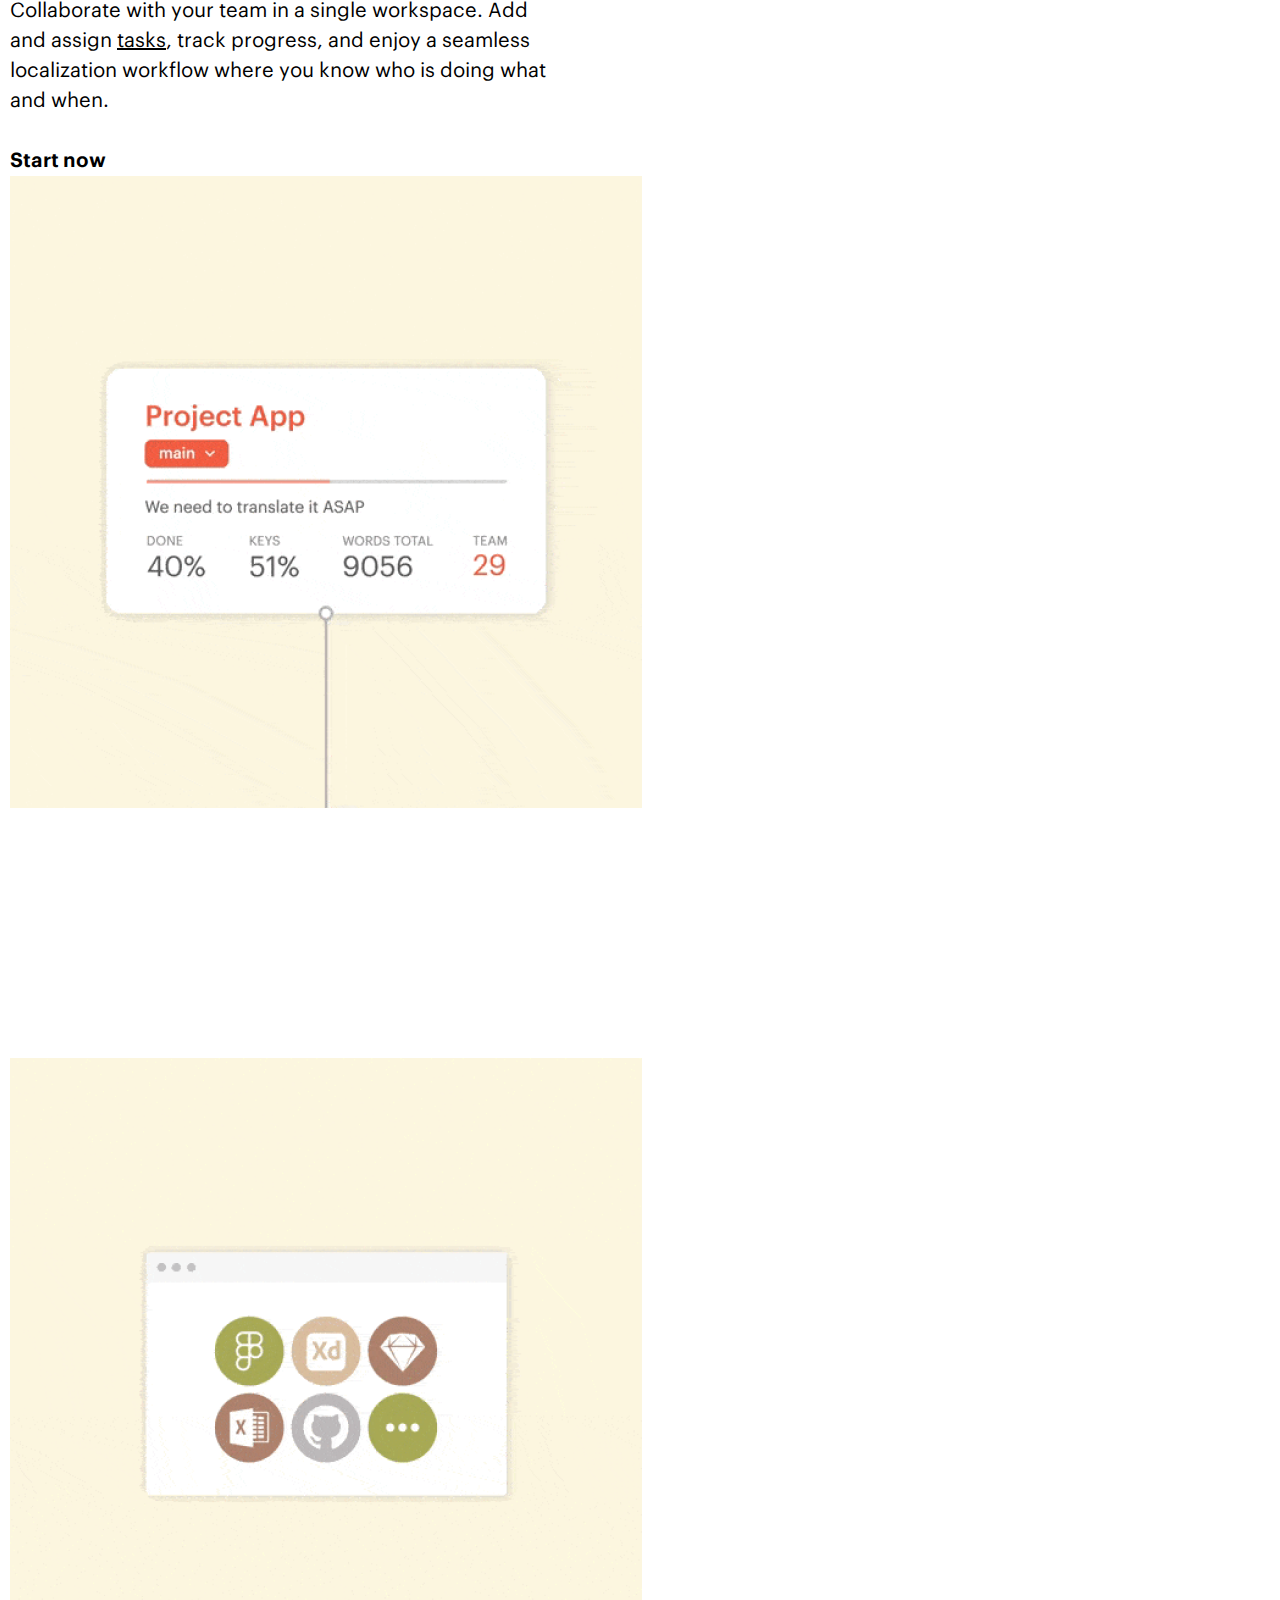
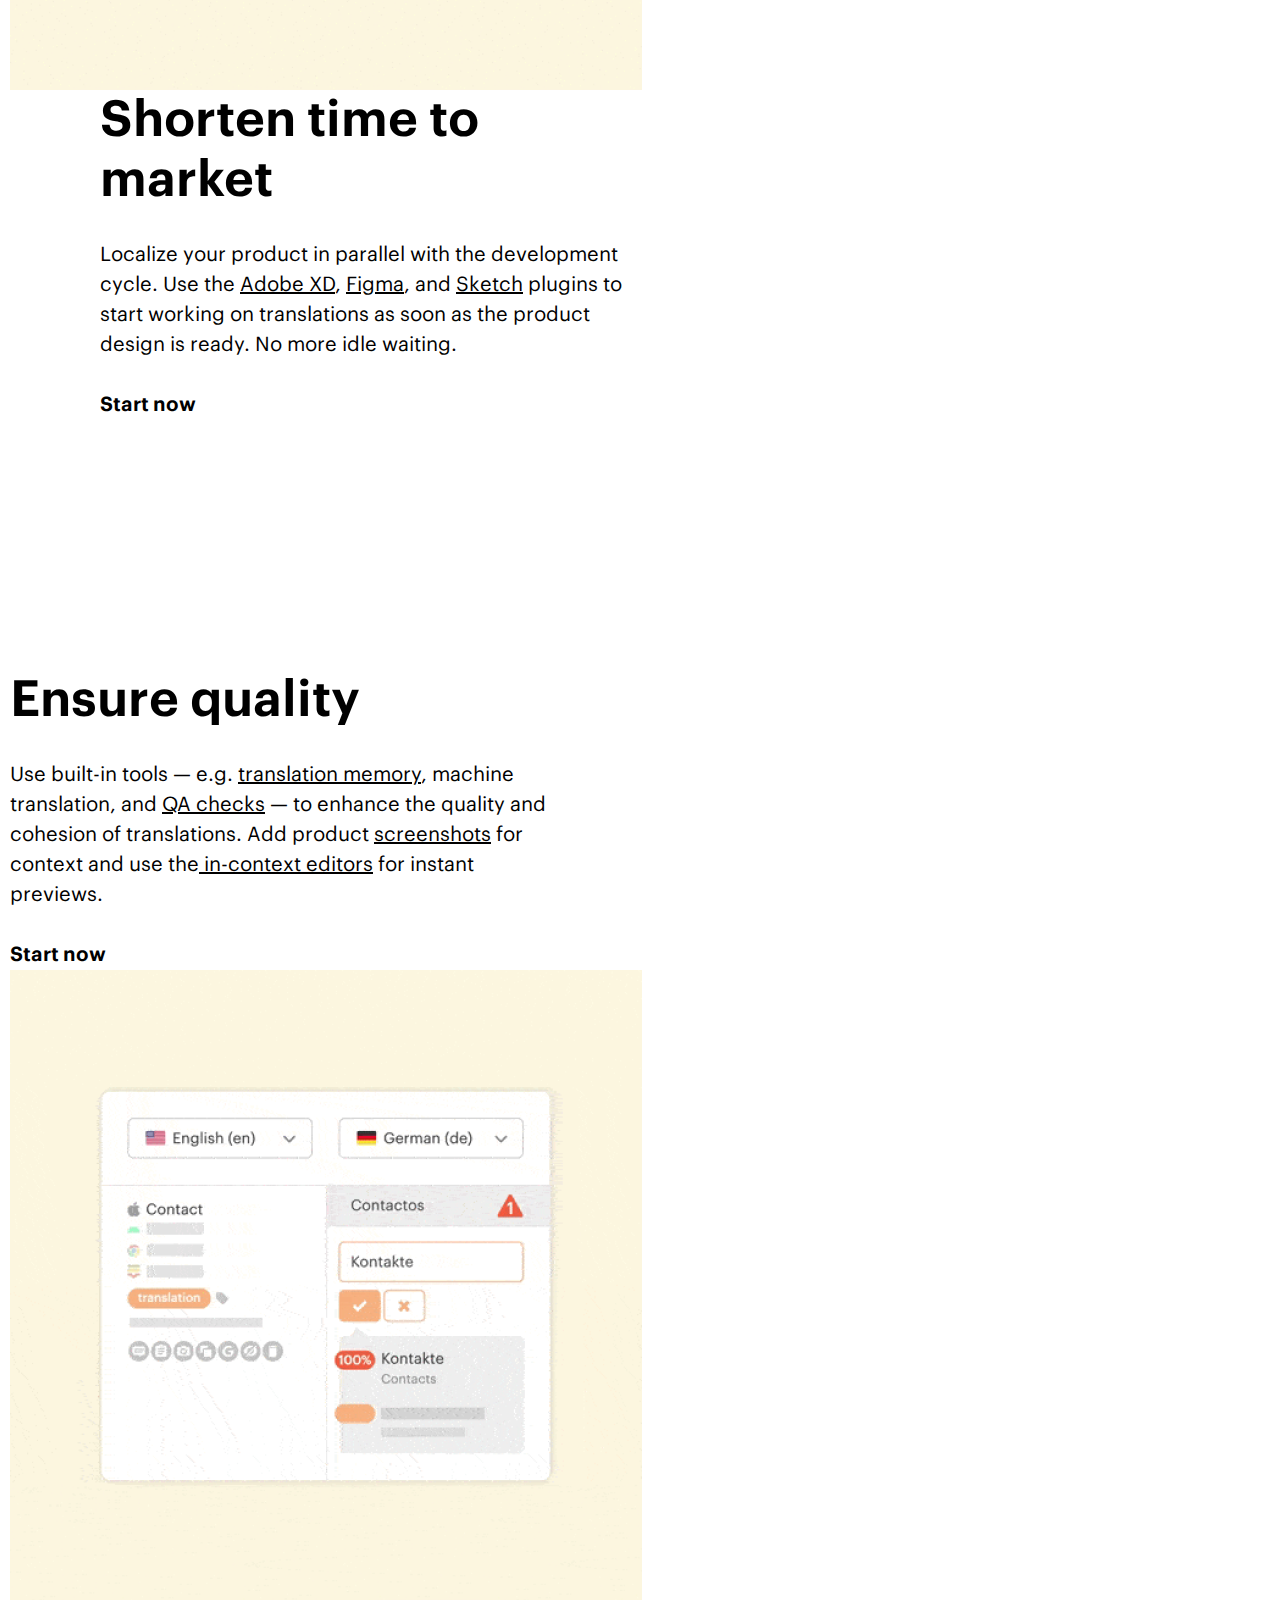
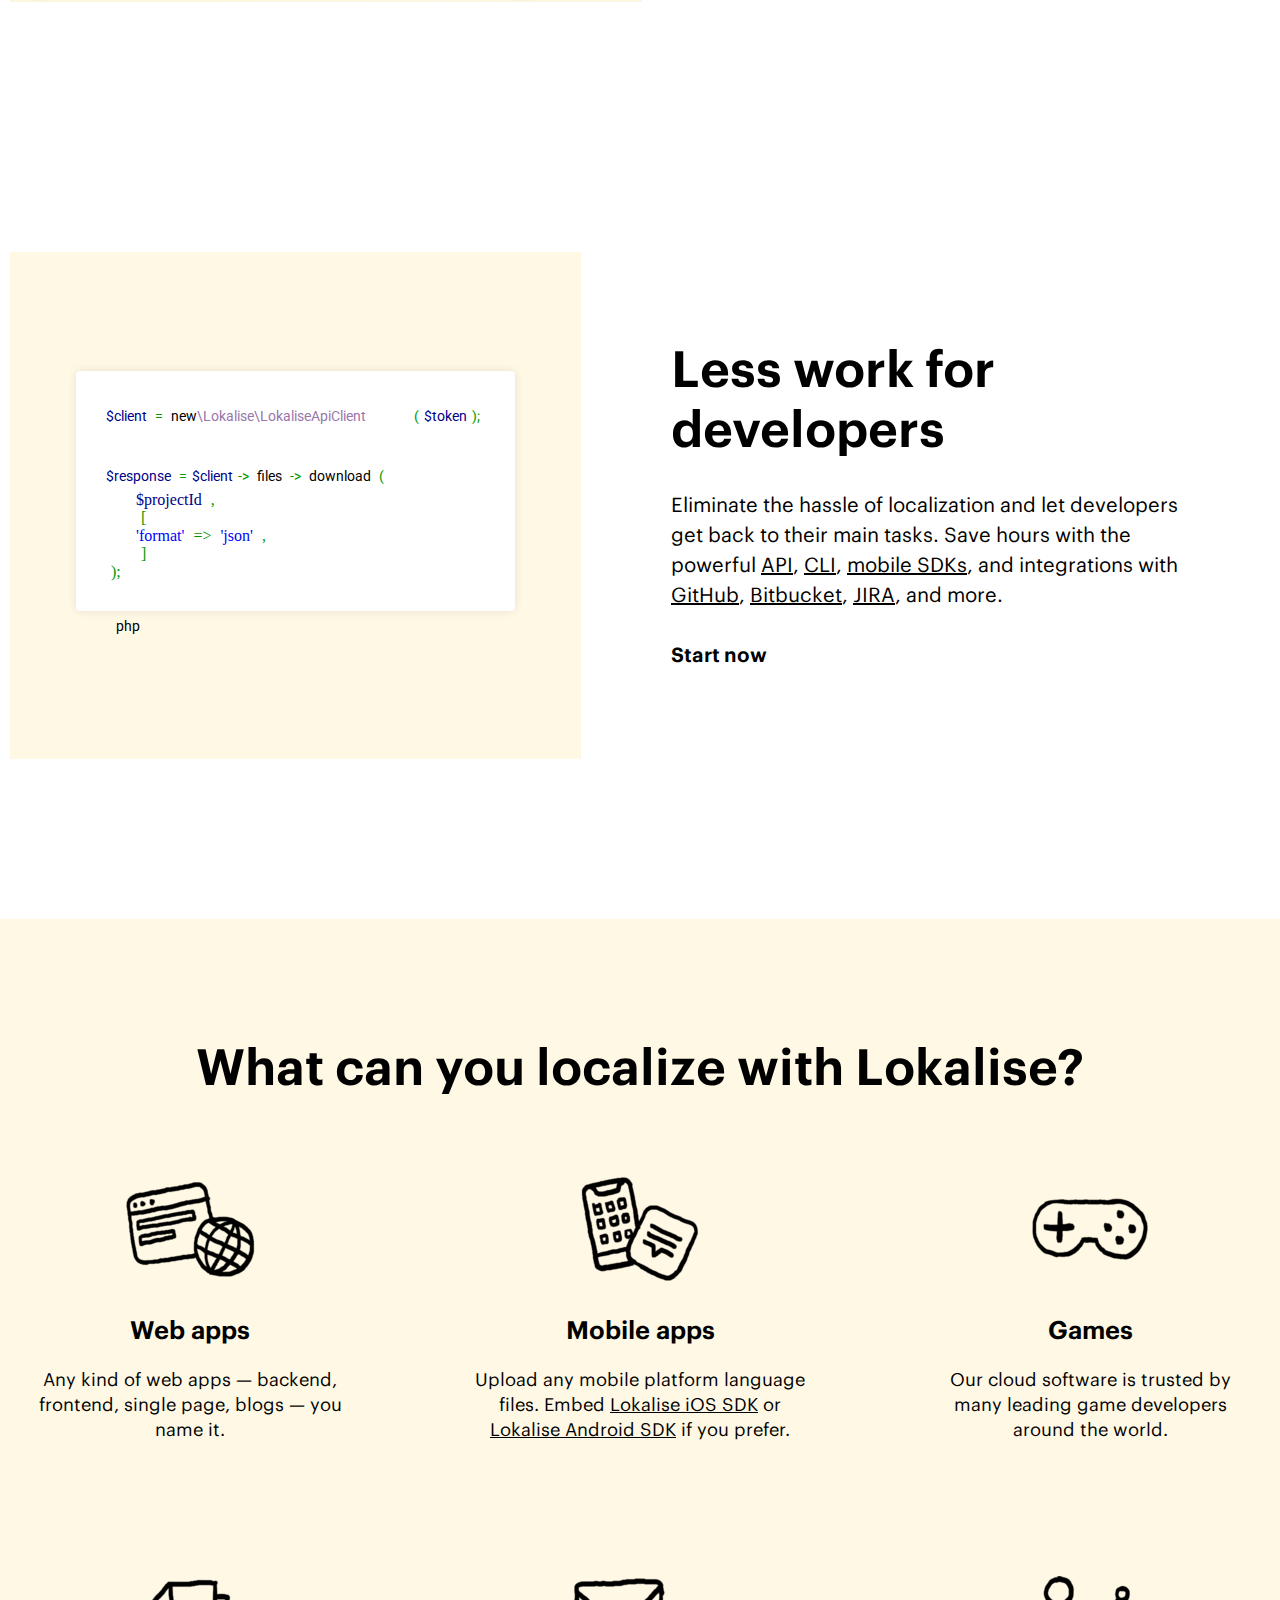
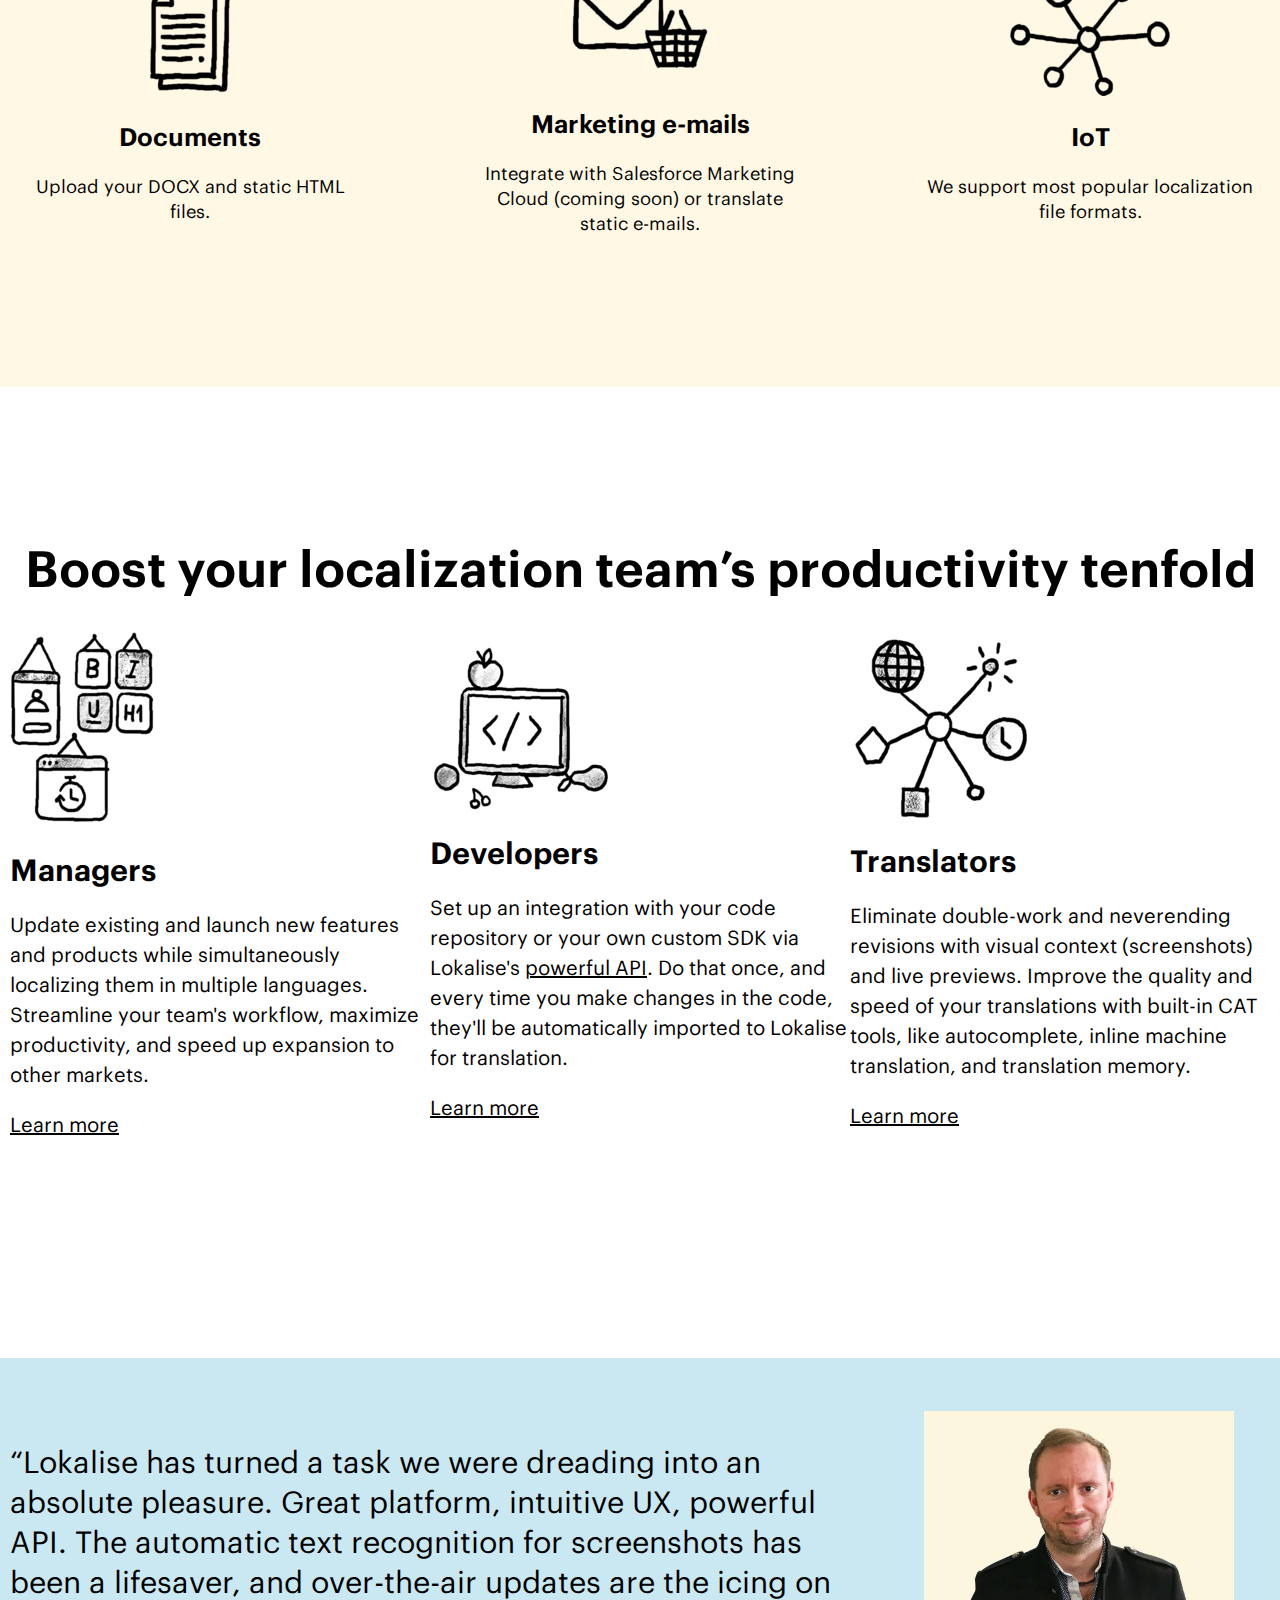
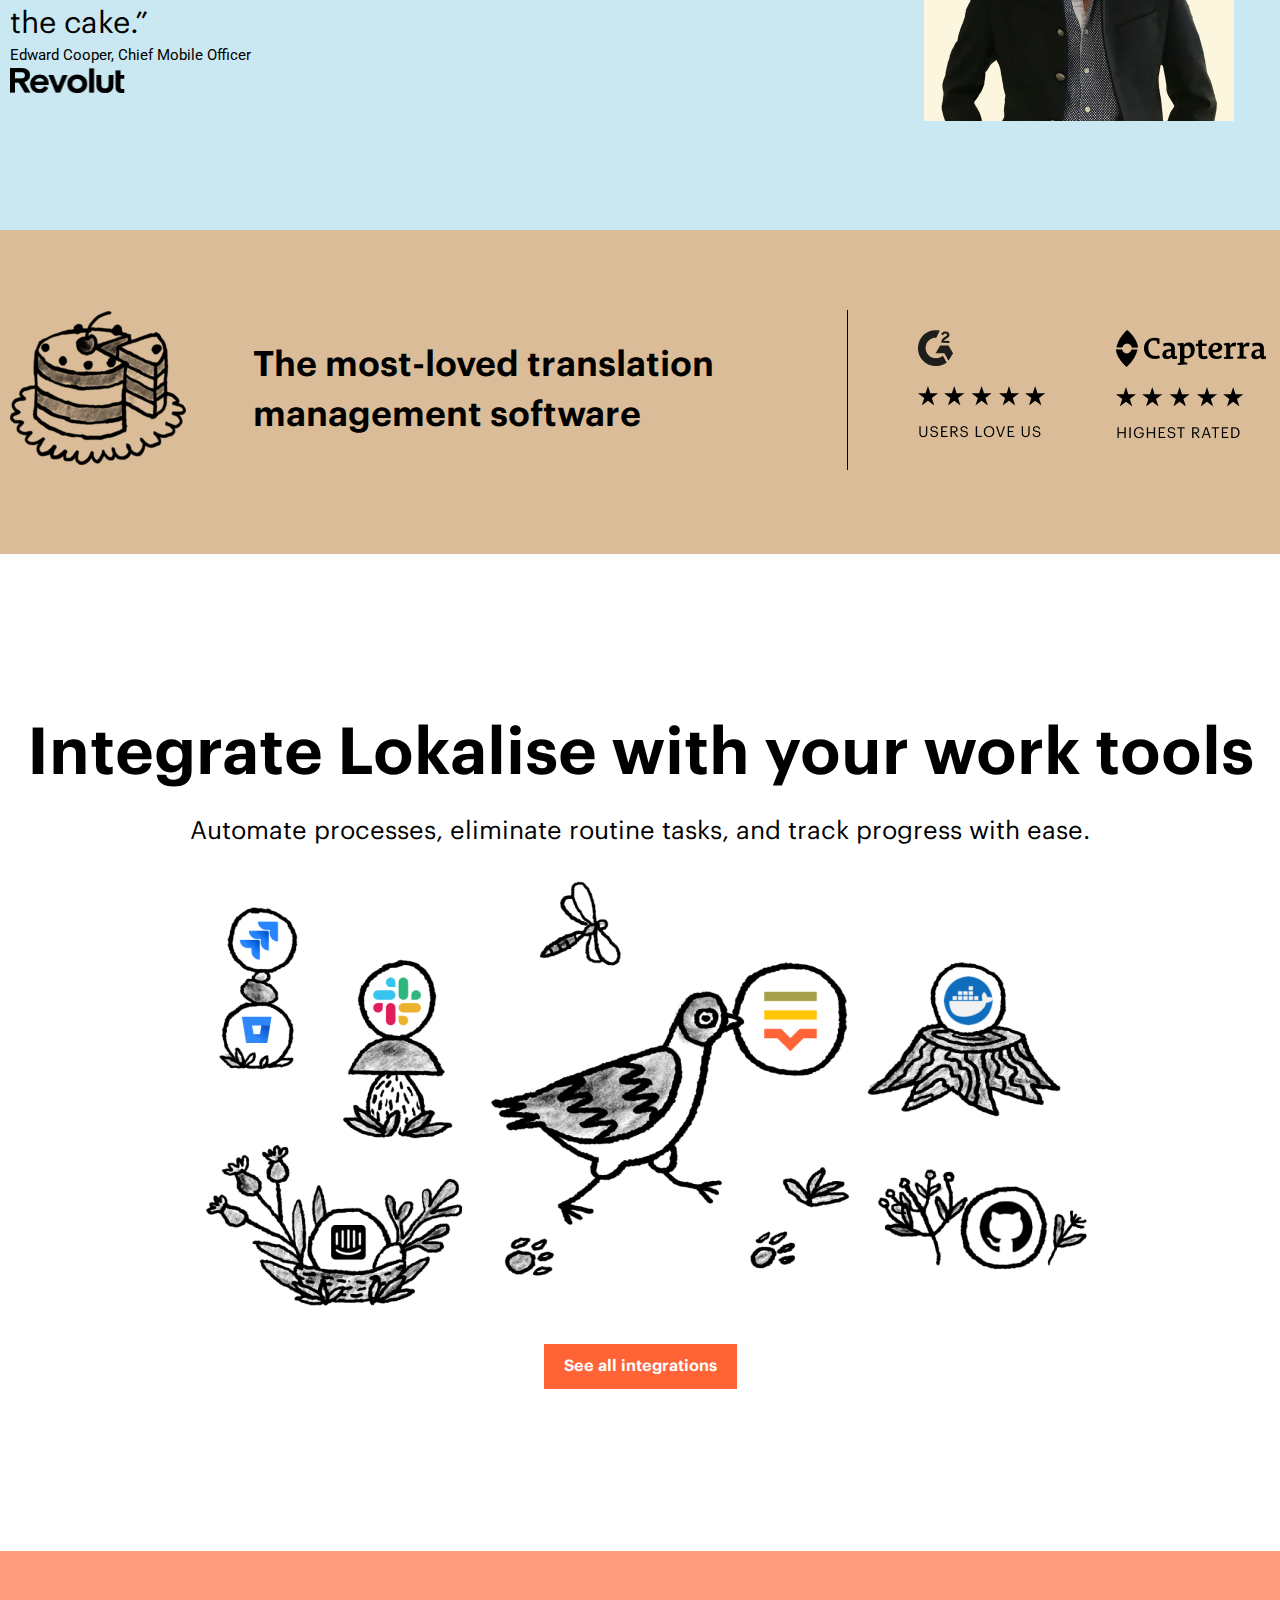
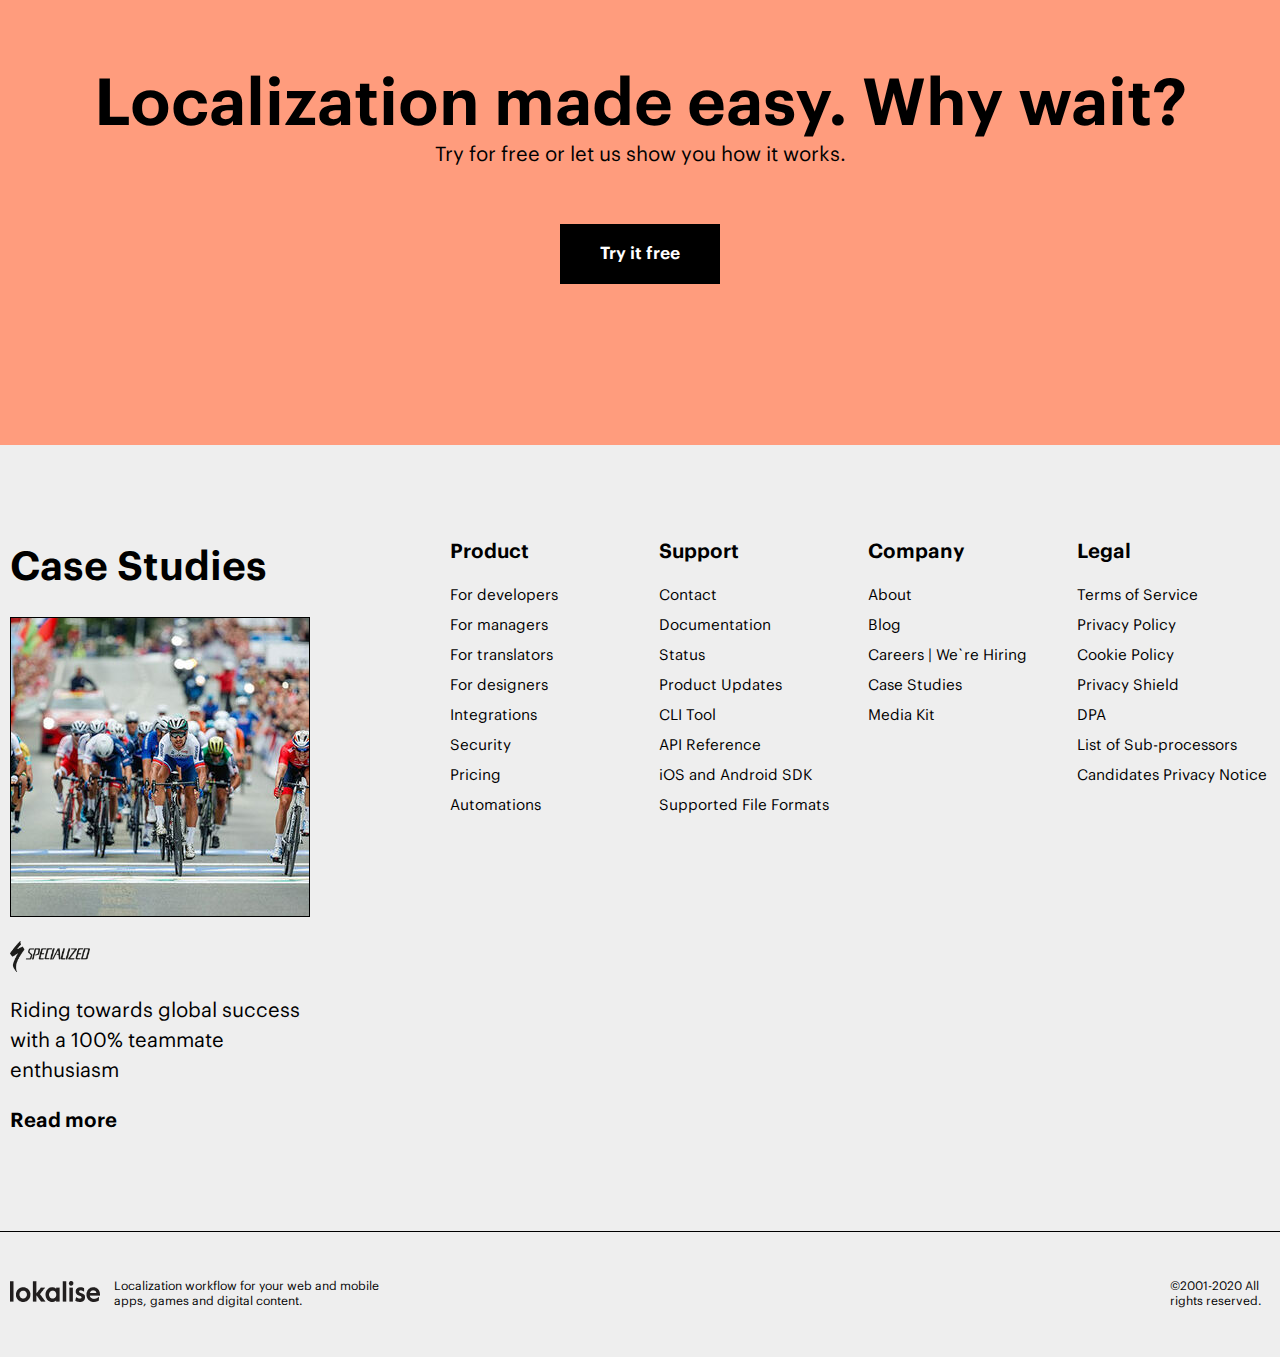
==== commit 6f3b1943: "first commit" ====
--- a/index.html
+++ b/index.html
@@ -61,10 +61,10 @@
             <div class="container blockleft">
                 <div class="left">
                     <h3>Control the localization process</h3>
-                    <p2>Collaborate with your team in a single workspace. Add and assign <span
+                    <p class="p2">Collaborate with your team in a single workspace. Add and assign <span
                             class="underline">tasks</span>, track
                         progress, and
-                        enjoy a seamless localization workflow where you know who is doing what and when.</p2>
+                        enjoy a seamless localization workflow where you know who is doing what and when.</p>
                     <a class="start" href="">Start now</a>
                 </div>
                 <div class="bcg-image">
@@ -77,25 +77,25 @@
                 </div>
                 <div class="right">
                     <h3>Shorten time to market</h3>
-                    <p2>Localize your product in parallel with the development cycle. Use the <span
+                    <p class="p2">Localize your product in parallel with the development cycle. Use the <span
                             class="underline">Adobe XD</span>,
                         <span class="underline">Figma</span>, and <span class="underline">Sketch</span> plugins to start
                         working on translations as soon as
                         the product design is ready. No more
                         idle waiting.
-                    </p2>
+                    </p>
                     <a class="start" href="">Start now</a>
                 </div>
             </div>
             <div class="container blockleft">
                 <div class="left">
                     <h3>Ensure quality</h3>
-                    <p2>Use built-in tools — e.g. <span class="underline">translation memory</span>, machine
+                    <p class="p2">Use built-in tools — e.g. <span class="underline">translation memory</span>, machine
                         translation, and <span class="underline">QA
                             checks</span> — to enhance the quality and cohesion of translations. Add product
                         <span class="underline">screenshots</span> for
                         context and use the<span class="underline"> in-context editors</span> for instant previews.
-                    </p2>
+                    </p>
                     <a class="start" href="">Start now</a>
                 </div>
                 <div class="bcg-image">
@@ -105,7 +105,7 @@
             <div class="container blockright">
                 <div class="leftimage">
                     <div class="imageinside">
-                        <p3><span class="blue">$client</span> <span class="green">=</span>
+                        <p class="p3"><span class="blue">$client</span> <span class="green">=</span>
                             new<span class="violet">\Lokalise\LokaliseApiClient</span> <span class="green">(</span><span
                                 class="blue">$token</span><span class="green">);</span>
                             <br>
@@ -115,27 +115,28 @@
                                 class="green">-></span>
                             download <span class="green">(</span>
                             <br>
-                            <div class="indent"><span class="blue">$projectId</span> <span class="green"> ,</span><br>
-                                <span class="green">[</span><br>
-                                <span class="blue1">'format'</span> <span class="green">=></span> <span
-                                    class="blue1">'json'</span> <span class="green">,</span><br>
-                                <span class="green">]</span><br>
-                            </div>
-                            <span class="green">);</span>
-                        </p3>
+                        <div class="indent"><span class="blue">$projectId</span> <span class="green"> ,</span><br>
+                            <span class="green">[</span><br>
+                            <span class="blue1">'format'</span> <span class="green">=></span> <span
+                                class="blue1">'json'</span> <span class="green">,</span><br>
+                            <span class="green">]</span><br>
+                        </div>
+                        <span class="green">);</span>
+                        </p>
                     </div>
                     <a id="php" href="">php</a>
                 </div>
                 <div class="right">
                     <h3>Less work for developers</h3>
-                    <p2>Eliminate the hassle of localization and let developers get back to their main tasks. Save hours
+                    <p class="p2">Eliminate the hassle of localization and let developers get back to their main tasks.
+                        Save hours
                         with the powerful <span class="underline">API</span>, <span class="underline">CLI</span>, <span
                             class="underline">mobile SDKs</span>, and integrations
                         with <span class="underline">GitHub</span>,
                         <span class="underline">Bitbucket</span>,
                         <span class="underline">JIRA</span>, and
                         more.
-                    </p2>
+                    </p>
                     <a class="start" href="">Start now</a>
                 </div>
             </div>
@@ -150,7 +151,8 @@
                             <h5>Web apps</h5>
                         </a>
                         <a href="">
-                            <p4>Any kind of web apps — backend, frontend, single page, blogs — you name it.</p4>
+                            <p class="p4">Any kind of web apps — backend, frontend, single page, blogs — you name it.
+                            </p>
                         </a>
                     </div>
                     <div class="card">
@@ -159,9 +161,10 @@
                             <h5>Mobile apps</h5>
                         </a>
                         <a href="">
-                            <p4>Upload any mobile platform language files. Embed <span class="underline">Lokalise iOS
+                            <p class="p4">Upload any mobile platform language files. Embed <span
+                                    class="underline">Lokalise iOS
                                     SDK</span> or <span class="underline">Lokalise Android
-                                    SDK</span> if you prefer. </p4>
+                                    SDK</span> if you prefer. </p>
                         </a>
                     </div>
                     <div class="card">
@@ -170,7 +173,8 @@
                             <h5>Games</h5>
                         </a>
                         <a href="">
-                            <p4>Our cloud software is trusted by many leading game developers around the world.</p4>
+                            <p class="p4">Our cloud software is trusted by many leading game developers around the
+                                world.</p>
                         </a>
                     </div>
                     <div class="card">
@@ -179,7 +183,7 @@
                             <h5>Documents</h5>
                         </a>
                         <a href="">
-                            <p4>Upload your DOCX and static HTML files.</p4>
+                            <p class="p4">Upload your DOCX and static HTML files.</p>
                         </a>
                     </div>
                     <div class="card">
@@ -188,8 +192,9 @@
                             <h5>Marketing e-mails</h5>
                         </a>
                         <a href="">
-                            <p4>Integrate with Salesforce Marketing Cloud (coming soon) or translate static e-mails.
-                            </p4>
+                            <p class="p4">Integrate with Salesforce Marketing Cloud (coming soon) or translate static
+                                e-mails.
+                            </p>
                         </a>
                     </div>
                     <div class="card">
@@ -198,7 +203,7 @@
                             <h5>IoT</h5>
                         </a>
                         <a href="">
-                            <p4>We support most popular localization file formats.</p4>
+                            <p class="p4">We support most popular localization file formats.</p>
                         </a>
                     </div>
                 </div>
@@ -217,9 +222,10 @@
                         <h4>Managers</h4>
                     </a>
                     <a href="">
-                        <p2>Update existing and launch new features and products while simultaneously localizing them in
+                        <p class="p2">Update existing and launch new features and products while simultaneously
+                            localizing them in
                             multiple languages. Streamline your team's workflow, maximize productivity, and speed up
-                            expansion to other markets.</p2>
+                            expansion to other markets.</p>
                     </a>
                     <a class="learn" href="">Learn more</a>
                 </div>
@@ -231,11 +237,12 @@
                         <h4>Developers</h4>
                     </a>
                     <a href="">
-                        <p2>Set up an integration with your code repository or your own custom SDK via Lokalise's
+                        <p class="p2">Set up an integration with your code repository or your own custom SDK via
+                            Lokalise's
                             <span class="underline">powerful API</span>. Do that once, and every time you make changes
                             in the code, they'll be
                             automatically imported to Lokalise for translation.
-                        </p2>
+                        </p>
                     </a>
                     <a class="learn" href="">Learn more</a>
                 </div>
@@ -247,9 +254,10 @@
                         <h4>Translators</h4>
                     </a>
                     <a href="">
-                        <p2>Eliminate double-work and neverending revisions with visual context (screenshots) and live
+                        <p class="p2">Eliminate double-work and neverending revisions with visual context (screenshots)
+                            and live
                             previews. Improve the quality and speed of your translations with built-in CAT tools, like
-                            autocomplete, inline machine translation, and translation memory.</p2>
+                            autocomplete, inline machine translation, and translation memory.</p>
                     </a>
                     <a class="learn" href="">Learn more</a>
                 </div>
@@ -278,7 +286,7 @@
                         <img src="./assets/cake.png" alt="">
                     </a>
                     <a href="">
-                        <h4 id="cake">The most-loved translation management software</h6>
+                        <h4 id="cake">The most-loved translation management software</h4>
                     </a>
                 </div>
                 <div class="part2">
@@ -292,32 +300,105 @@
             </div>
         </div>
         <div class="section5">
-            <div class="container2 worktools">
-                <h1>Integrate Lokalise with your work tools</h1>
-                <p>Automate processes, eliminate routine tasks, and track progress with ease.</p>
-                <img src="./assets/worktools.png" alt="">
+            <div class="container worktools">
+                <a href="">
+                    <h1>Integrate Lokalise with your work tools</h1>
+                </a>
+                <a href="">
+                    <p>Automate processes, eliminate routine tasks, and track progress with ease.</p>
+                </a>
+                <div class="toolsimg">
+                    <img src="./assets/worktools.png" alt="">
+                </div>
                 <button class="orangebtn">See all integrations</button>
             </div>
         </div>
         <div class="orangesection">
-            <div class="container2 flexbox-column">
-                <h1>Localization made easy. Why wait?</h1>
-                <p2>Try for free or let us show you how it works.</p2>
+            <div class="container flexbox-column">
+                <a href="">
+                    <h1>Localization made easy. Why wait?</h1>
+                </a>
+                <a href="">
+                    <p class="p2">Try for free or let us show you how it works.</p>
+                </a>
                 <button class="blackbtn">Try it free</button>
             </div>
         </div>
-        <padding>
-            <div class="top">
-                <div class="paddingcolumn"></div>
-                <div class="paddingcards">
-                    <div class="paddingcard"></div>
-                    <div class="paddingcard"></div>
-                    <div class="paddingcard"></div>
-                    <div class="paddingcard"></div>
-                </div>
-            </div>
-            <div class="bottom"></div>
-        </padding>
+        <footer class="footer">
+            <div class="container footertop">
+                <div class="footercolumn">
+                    <a href="">
+                        <h3 id="case">Case Studies</h3>
+                    </a>
+                    <a href=""><img src="./assets/footerimg.png" alt=""> </a>
+                    <a href=""><img id="smallspec" src="./assets/specialized.png" alt=""> </a>
+                    <a href="">
+                        <p class="p2">Riding towards global success with a 100% teammate enthusiasm</p>
+                    </a>
+                    <a class="start" href="">Read more</a>
+                </div>
+                <div class="footercards">
+                    <div class="footercard">
+                        <a class="start" href="">Product</a>
+                        <ul>
+                            <li>For developers</li>
+                            <li>For managers</li>
+                            <li>For translators</li>
+                            <li>For designers</li>
+                            <li>Integrations</li>
+                            <li>Security</li>
+                            <li>Pricing</li>
+                            <li>Automations</li>
+                        </ul>
+                    </div>
+                    <div class="footercard">
+                        <a class="start" href="">Support</a>
+                        <ul>
+                            <li>Contact</li>
+                            <li>Documentation</li>
+                            <li>Status</li>
+                            <li>Product Updates</li>
+                            <li>CLI Tool</li>
+                            <li>API Reference</li>
+                            <li>iOS and Android SDK</li>
+                            <li>Supported File Formats</li>
+                        </ul>
+                    </div>
+                    <div class="footercard">
+                        <a class="start" href="">Company</a>
+                        <ul>
+                            <li>About</li>
+                            <li>Blog</li>
+                            <li>Careers | We`re Hiring</li>
+                            <li>Case Studies</li>
+                            <li>Media Kit</li>
+                        </ul>
+                    </div>
+                    <div class="footercard">
+                        <a class="start" href="">Legal</a>
+                        <ul>
+                            <li>Terms of Service</li>
+                            <li>Privacy Policy</li>
+                            <li>Cookie Policy</li>
+                            <li>Privacy Shield</li>
+                            <li>DPA</li>
+                            <li>List of Sub-processors</li>
+                            <li>Candidates Privacy Notice</li>
+                        </ul>
+                    </div>
+                </div>
+            </div>
+            <div class="container footerbottom">
+                <div class="bottomleft">
+                    <a href=""><img src="./assets/bottomlogo.png" alt=""></a>
+                    <a class="bottomfont" href="">Localization workflow for your web and mobile apps, games and digital
+                        content.</a>
+                </div>
+                <div class="bottomright">
+                    <a class="bottomfont" href="">©2001-2020 All rights reserved.</a>
+                </div>
+            </div>
+        </footer>
     </div>
 </body>
 
--- a/styles.css
+++ b/styles.css
@@ -31,8 +31,19 @@
     list-style: none;
 }
 
+li {
+    font-family: 'Graphik LC TT';
+    font-style: normal;
+    font-weight: 400;
+    font-size: 15px;
+    line-height: 15px;
+    color: #000000;
+    margin-bottom: 15px;
+}
+
 button {
     border-style: none;
+    cursor: pointer;
 }
 
 h1 {
@@ -90,7 +101,7 @@
     color: #000000;
 }
 
-p2 {
+.p2 {
     font-family: 'Graphik LC TT';
     font-style: normal;
     font-weight: 400;
@@ -99,7 +110,7 @@
     color: #000000;
 }
 
-p3 {
+.p3 {
     font-family: 'Roboto';
     font-style: normal;
     font-weight: 400;
@@ -107,7 +118,7 @@
     line-height: 30px;
 }
 
-p4 {
+.p4 {
     font-family: 'Graphik LC TT';
     font-style: normal;
     font-weight: 400;
@@ -205,7 +216,7 @@
     max-width: 1287px;
     width: 100%;
     margin: 0 auto;
-    padding: 10px;
+    padding: 0 10px;
 }
 
 .container2 {
@@ -382,16 +393,17 @@
 }
 
 .leftimage {
+    display: flex;
+    flex-direction: column;
     background: #FFF8E4;
     border-radius: 0px;
-    min-width: 630px;
-    min-height: 630px;
-    padding: 119px 66px 158px 66px;
+    max-width: 630px;
+    max-height: 630px;
+    padding: 119px 66px 118px;
 }
 
 .imageinside {
-    width: 500px;
-    height: 300px;
+    width: fit-content;
     background: #FFFFFF;
     box-shadow: 0px 0px 10px rgba(0, 0, 0, 0.098);
     border-radius: 4px;
@@ -404,7 +416,6 @@
     font-weight: 400;
     font-size: 14px;
     line-height: 30px;
-    text-align: center;
     color: #000000;
     margin-left: 40px;
 }
@@ -583,6 +594,15 @@
     gap: 25px;
 }
 
+.toolsimg {
+    display: flex;
+    max-width: 100%;
+}
+
+.toolsimg>img {
+    width: 100%;
+}
+
 .worktools>button {
     padding: 0px 20px 0px 20px;
 }
@@ -596,6 +616,79 @@
     margin-bottom: 161px;
 }
 
-padding {
+.footer {
     background: #EEEEEE;
+}
+
+.footertop {
+    display: flex;
+    flex-direction: row;
+    flex-wrap: wrap;
+    margin-top: 92px;
+    padding-bottom: 95px;
+    border-bottom: 1px solid black;
+}
+
+.footercolumn {
+    display: flex;
+    flex-direction: column;
+    gap: 20px;
+    max-width: 300px;
+}
+
+#case {
+    font-size: 40px;
+}
+
+#smallspec {
+    max-width: 80px;
+}
+
+.footercards {
+    display: flex;
+    flex-direction: row;
+    flex-wrap: wrap;
+    gap: 34px;
+    margin-left: 140px;
+}
+
+.footercard {
+    display: flex;
+    flex-direction: column;
+    align-items: baseline;
+    gap: 21px;
+    min-width: 175px;
+}
+
+.footerbottom {
+    display: flex;
+    flex-direction: row;
+    flex-wrap: wrap;
+    justify-content: space-between;
+    align-items: center;
+    margin-top: 47px;
+    margin-bottom: 48px;
+}
+
+.bottomfont {
+    font-family: 'Graphik LC TT';
+    font-style: normal;
+    font-weight: 400;
+    font-size: 12px;
+    line-height: 15px;
+    color: #000000;
+}
+
+.bottomleft {
+    display: flex;
+    flex-direction: row;
+    max-width: 400px;
+    align-items: center;
+    gap: 14px;
+}
+
+.bottomright {
+    display: flex;
+    align-items: center;
+    max-width: 100px;
 }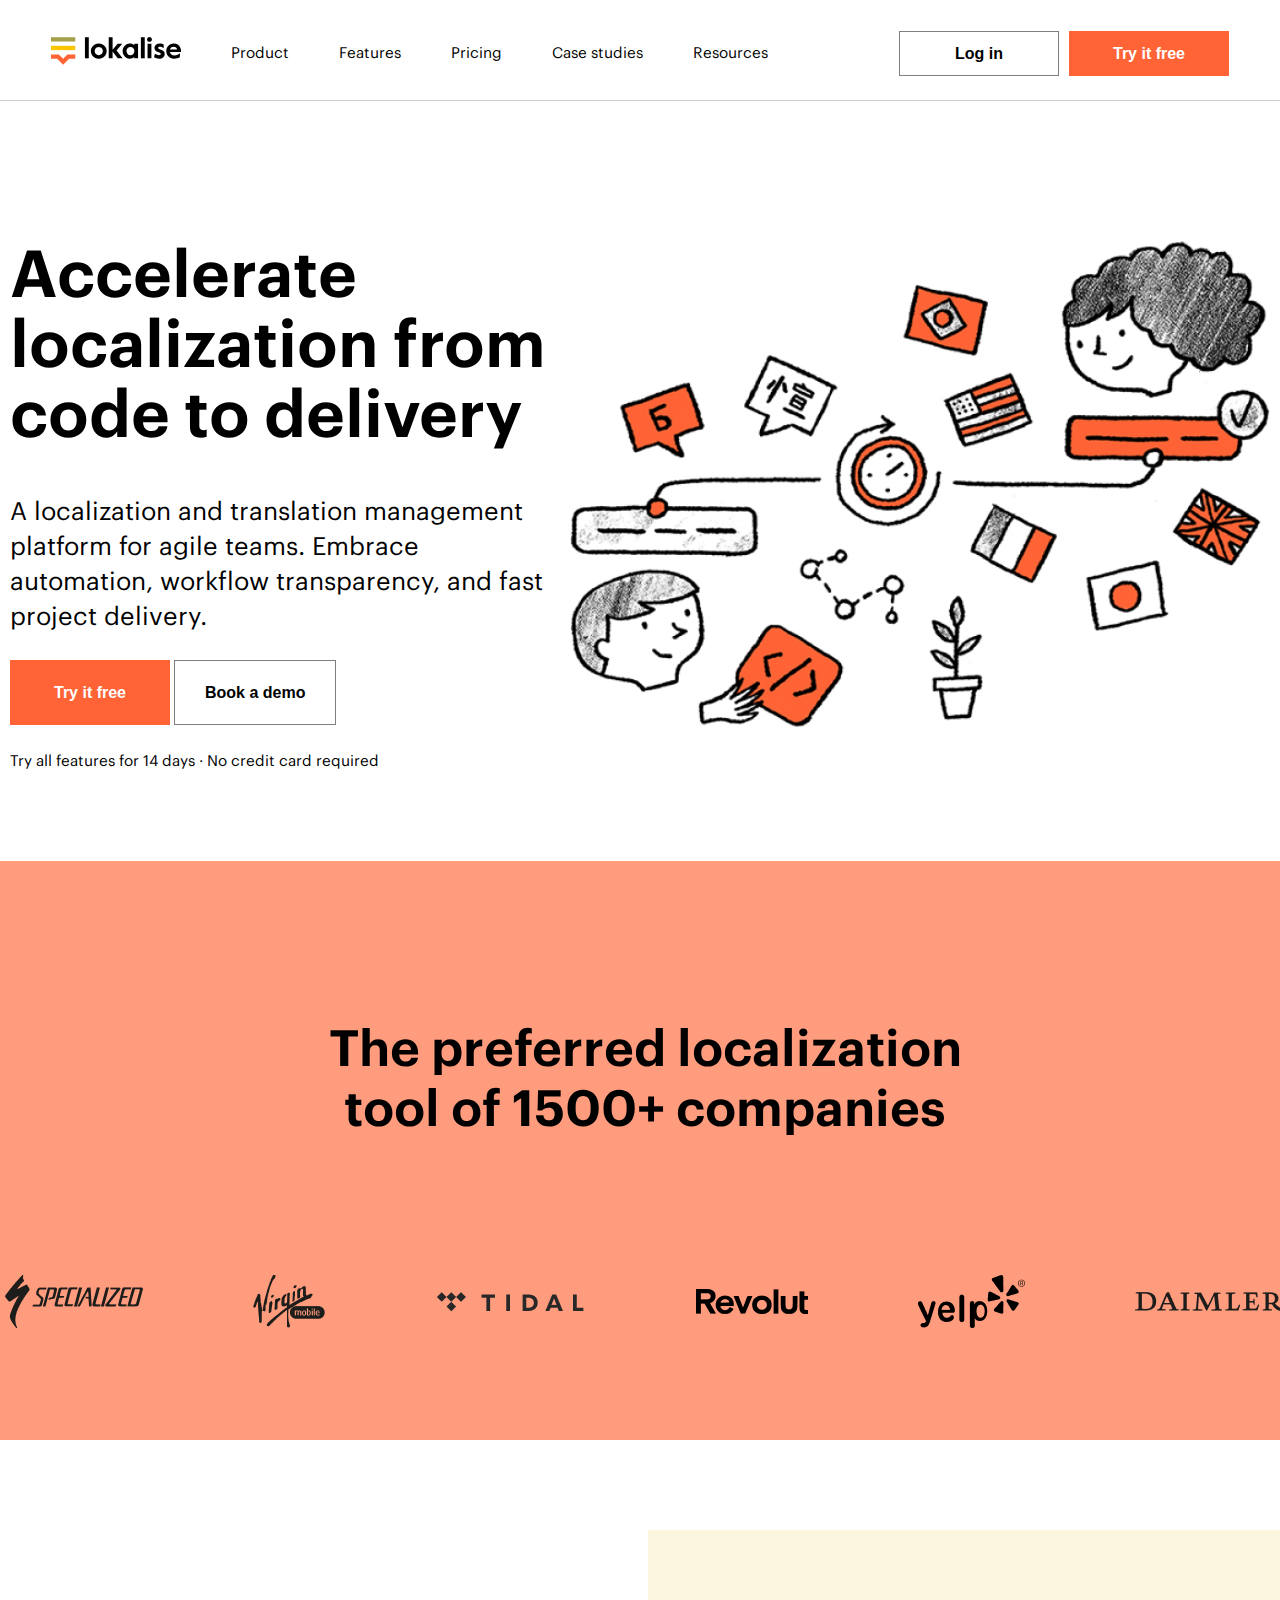
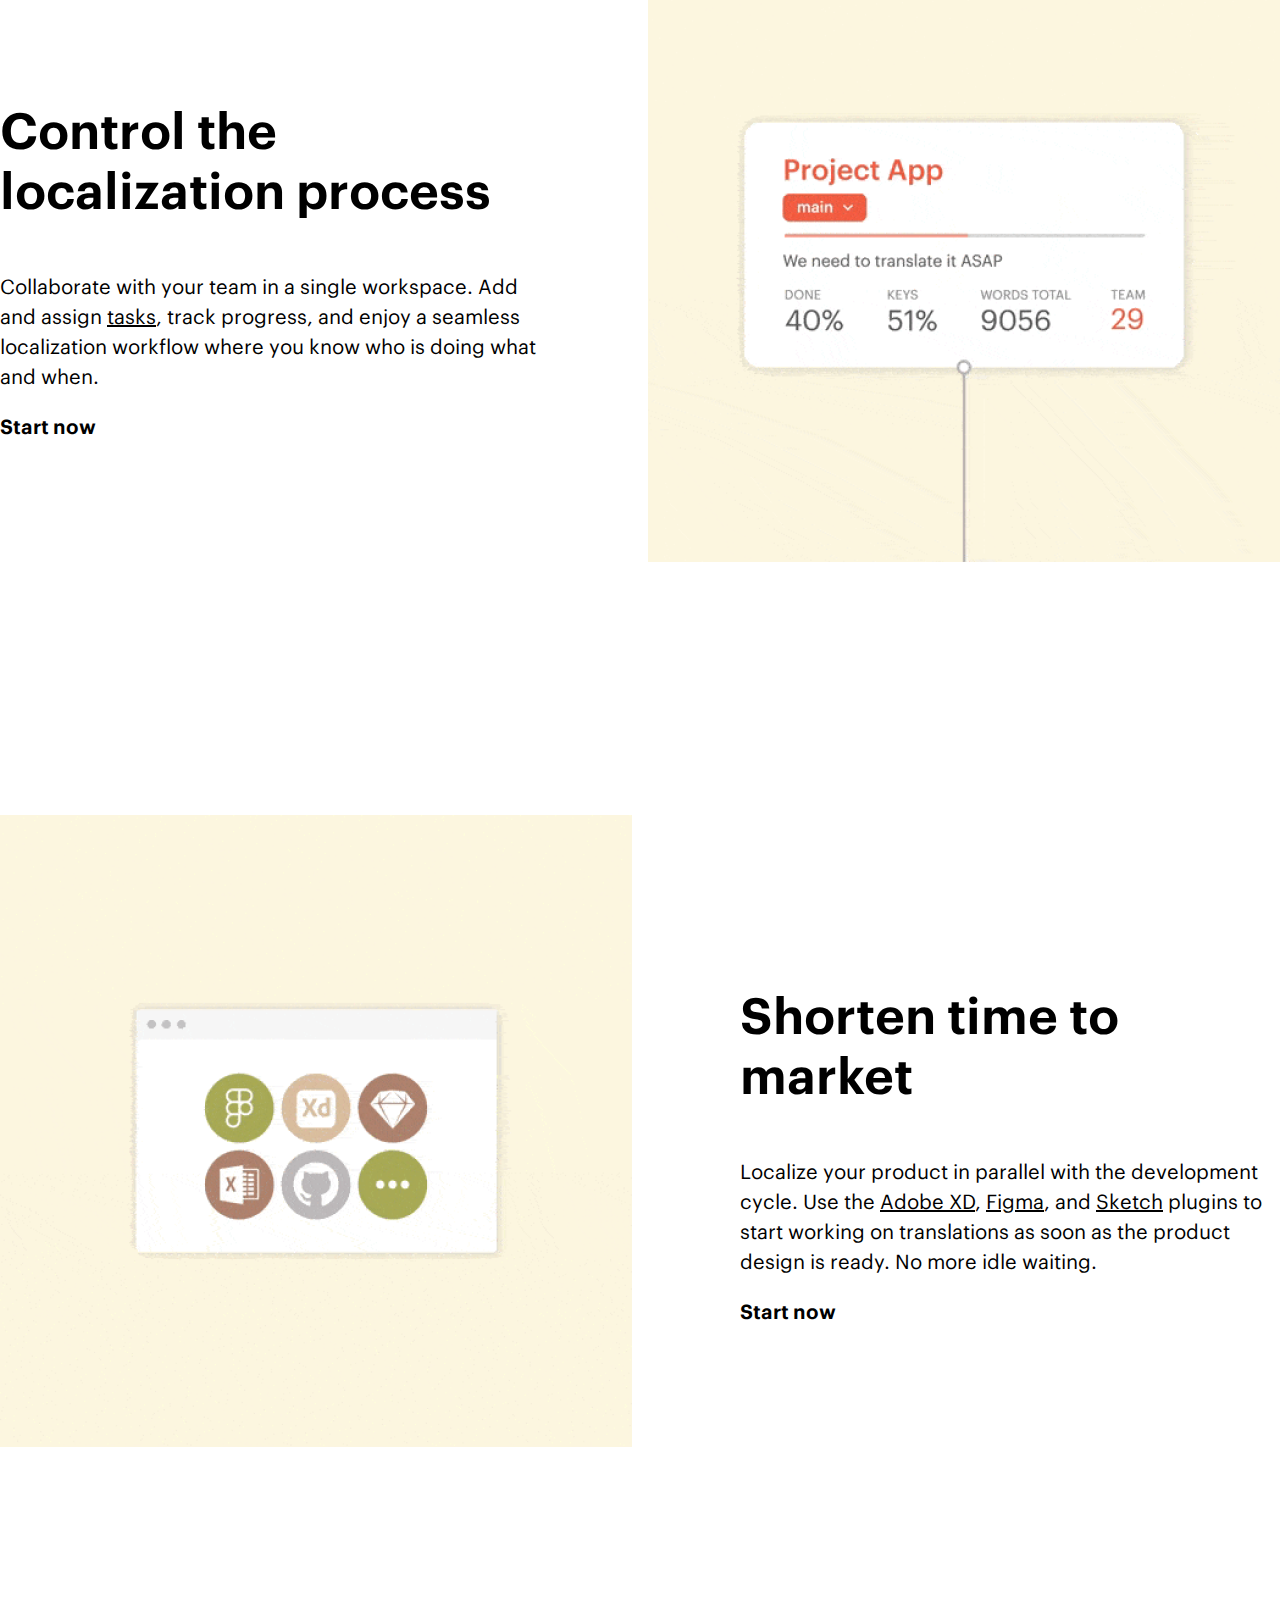
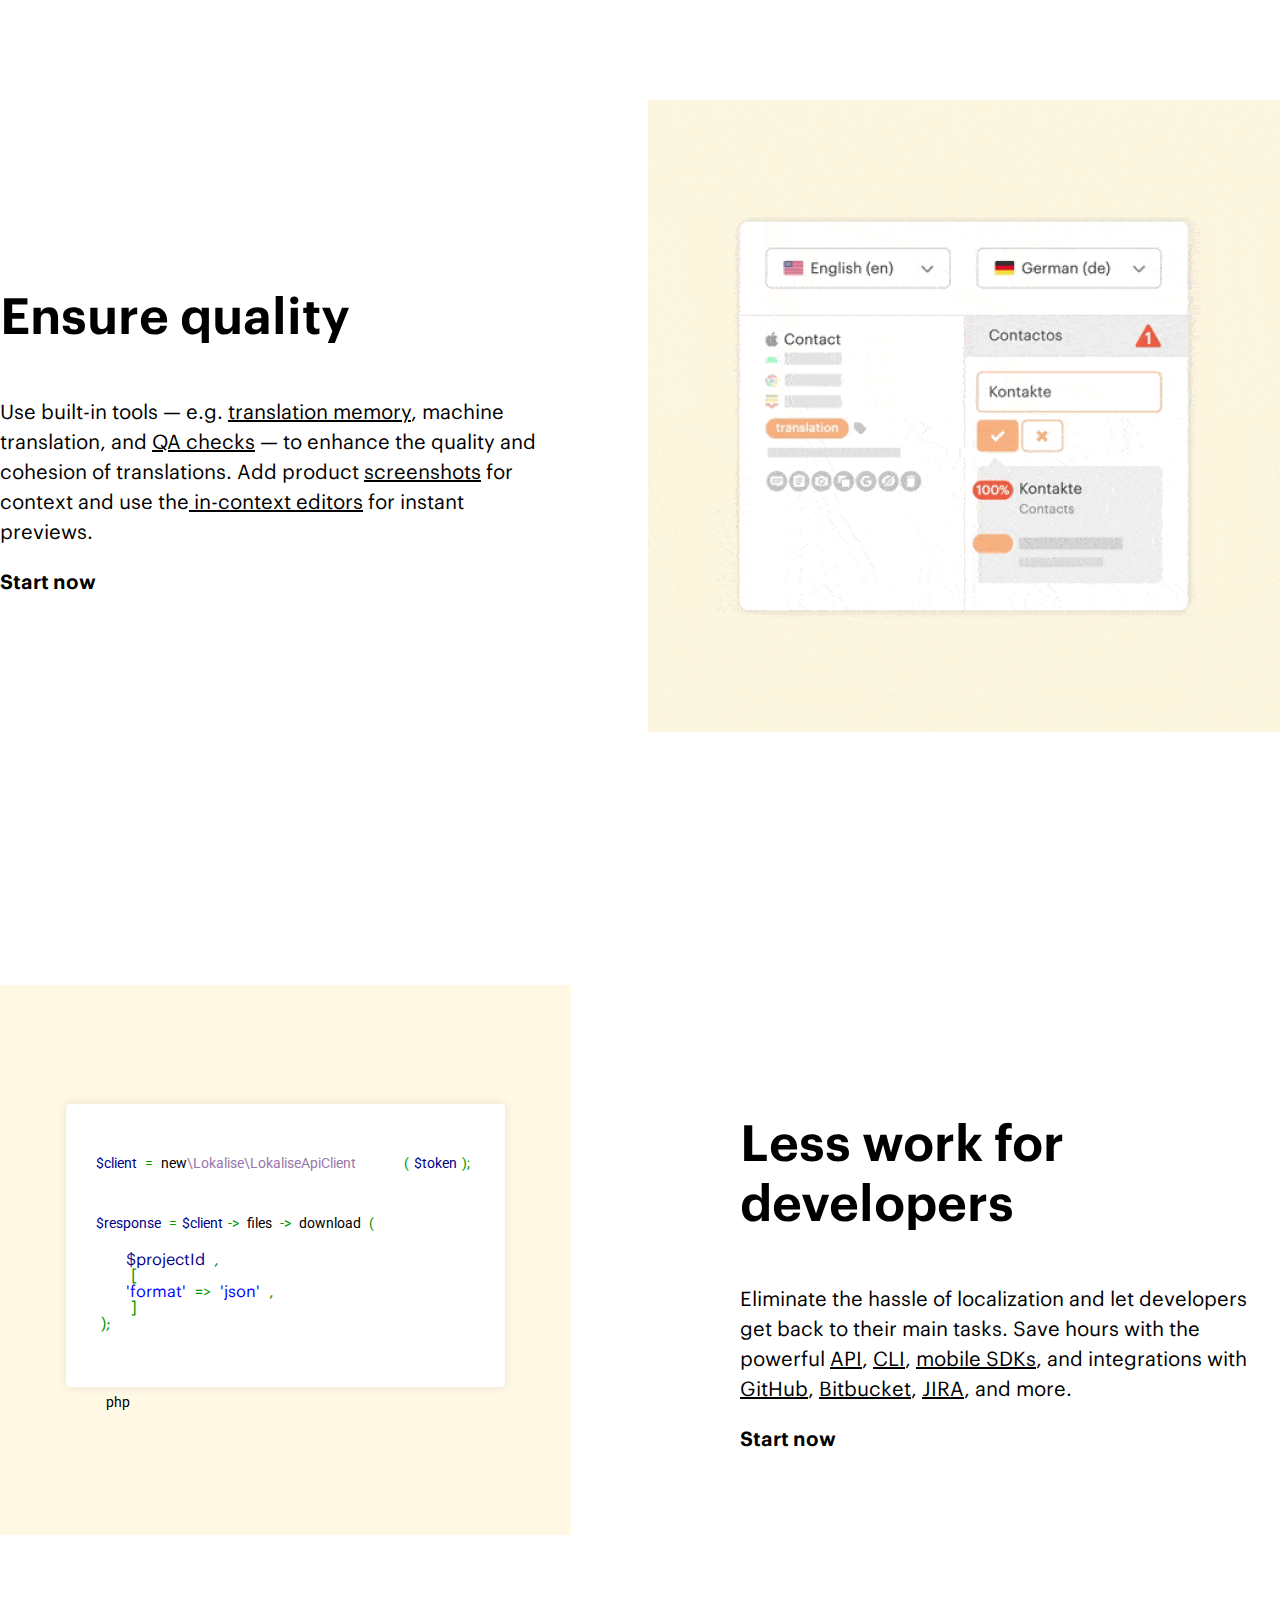
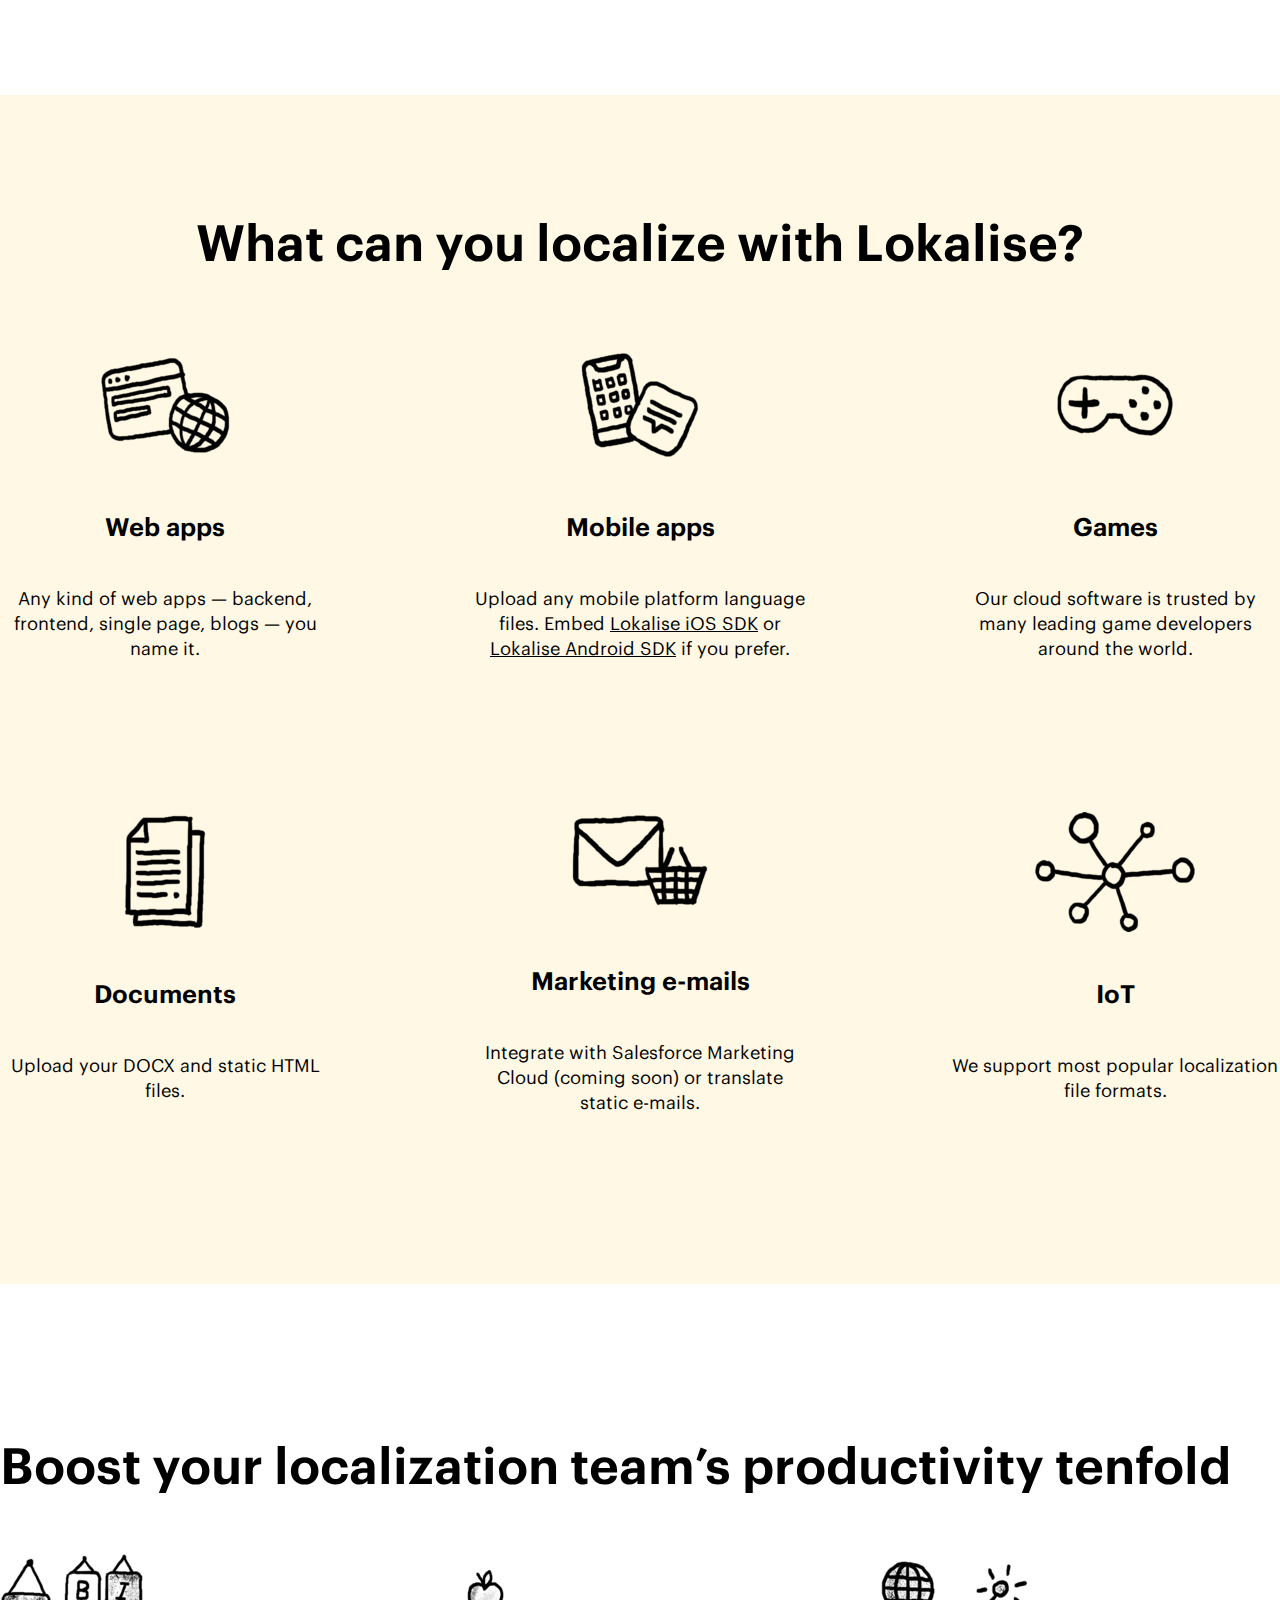
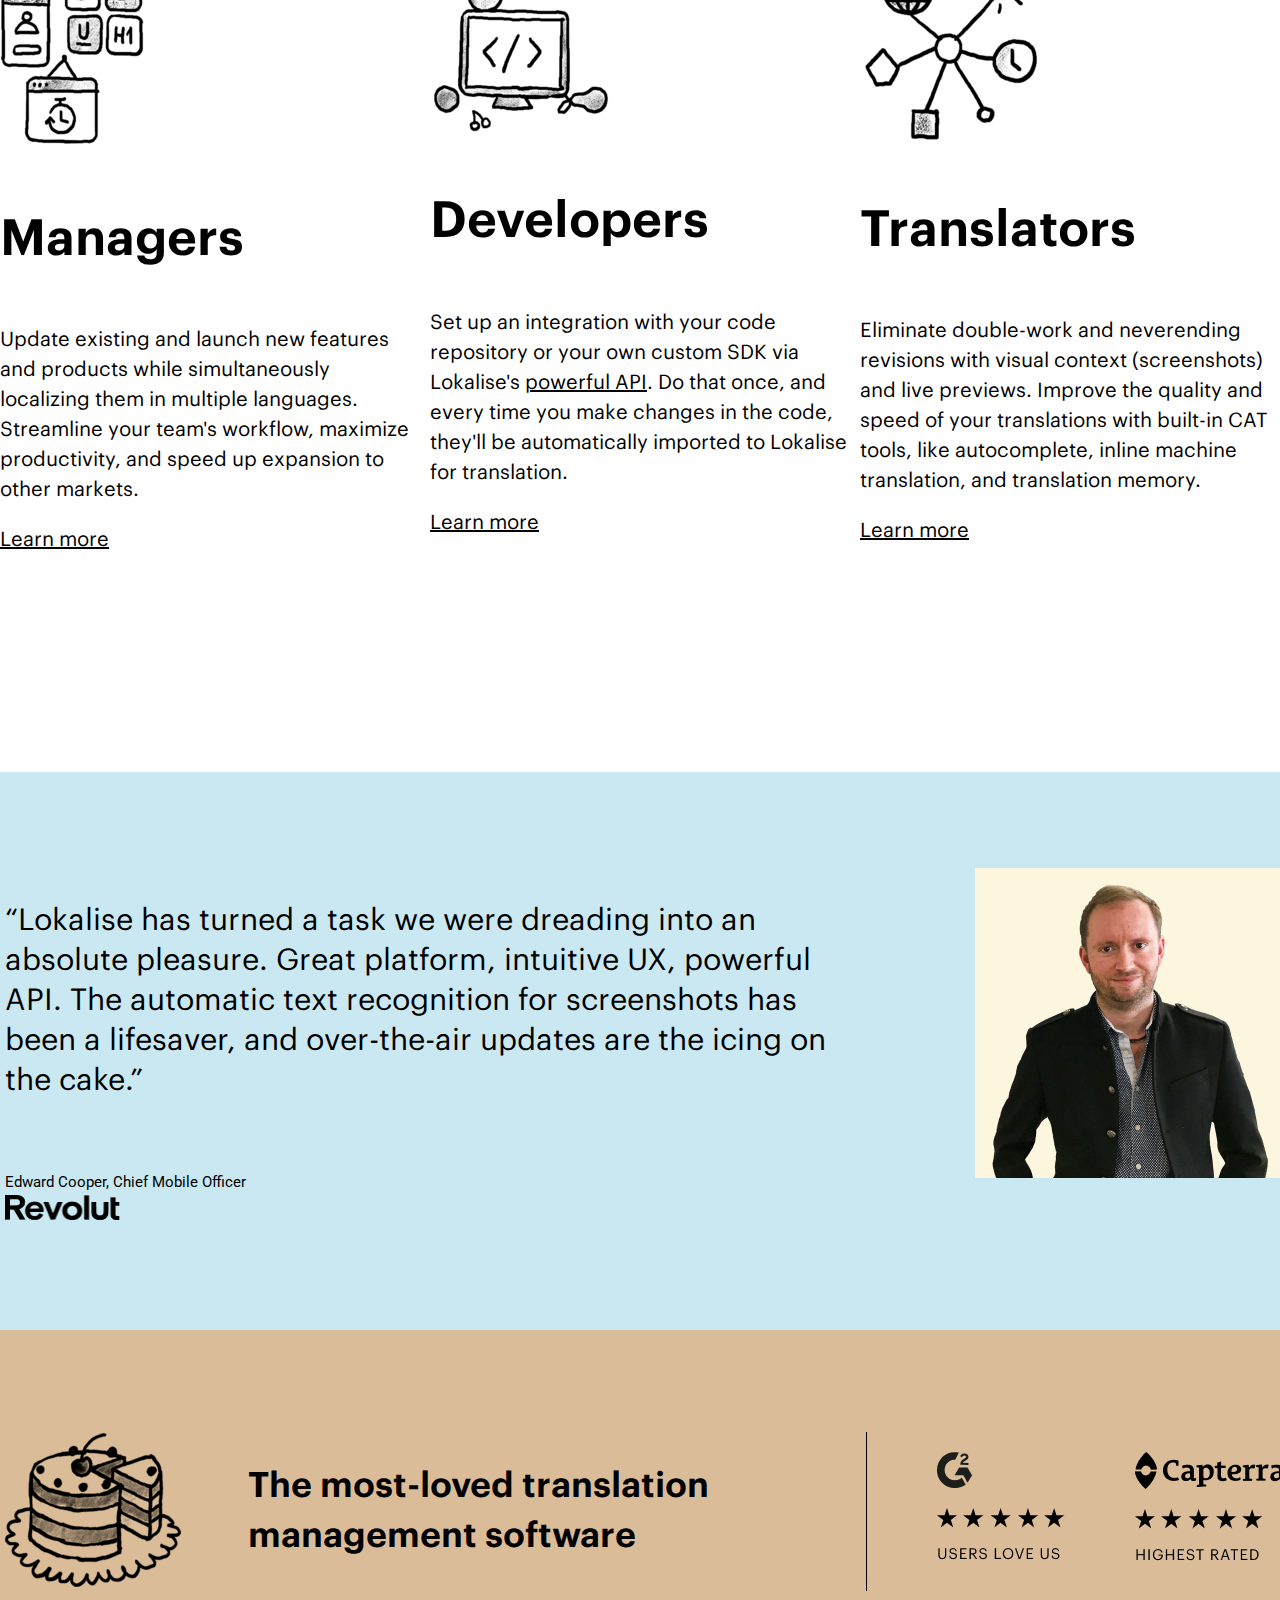
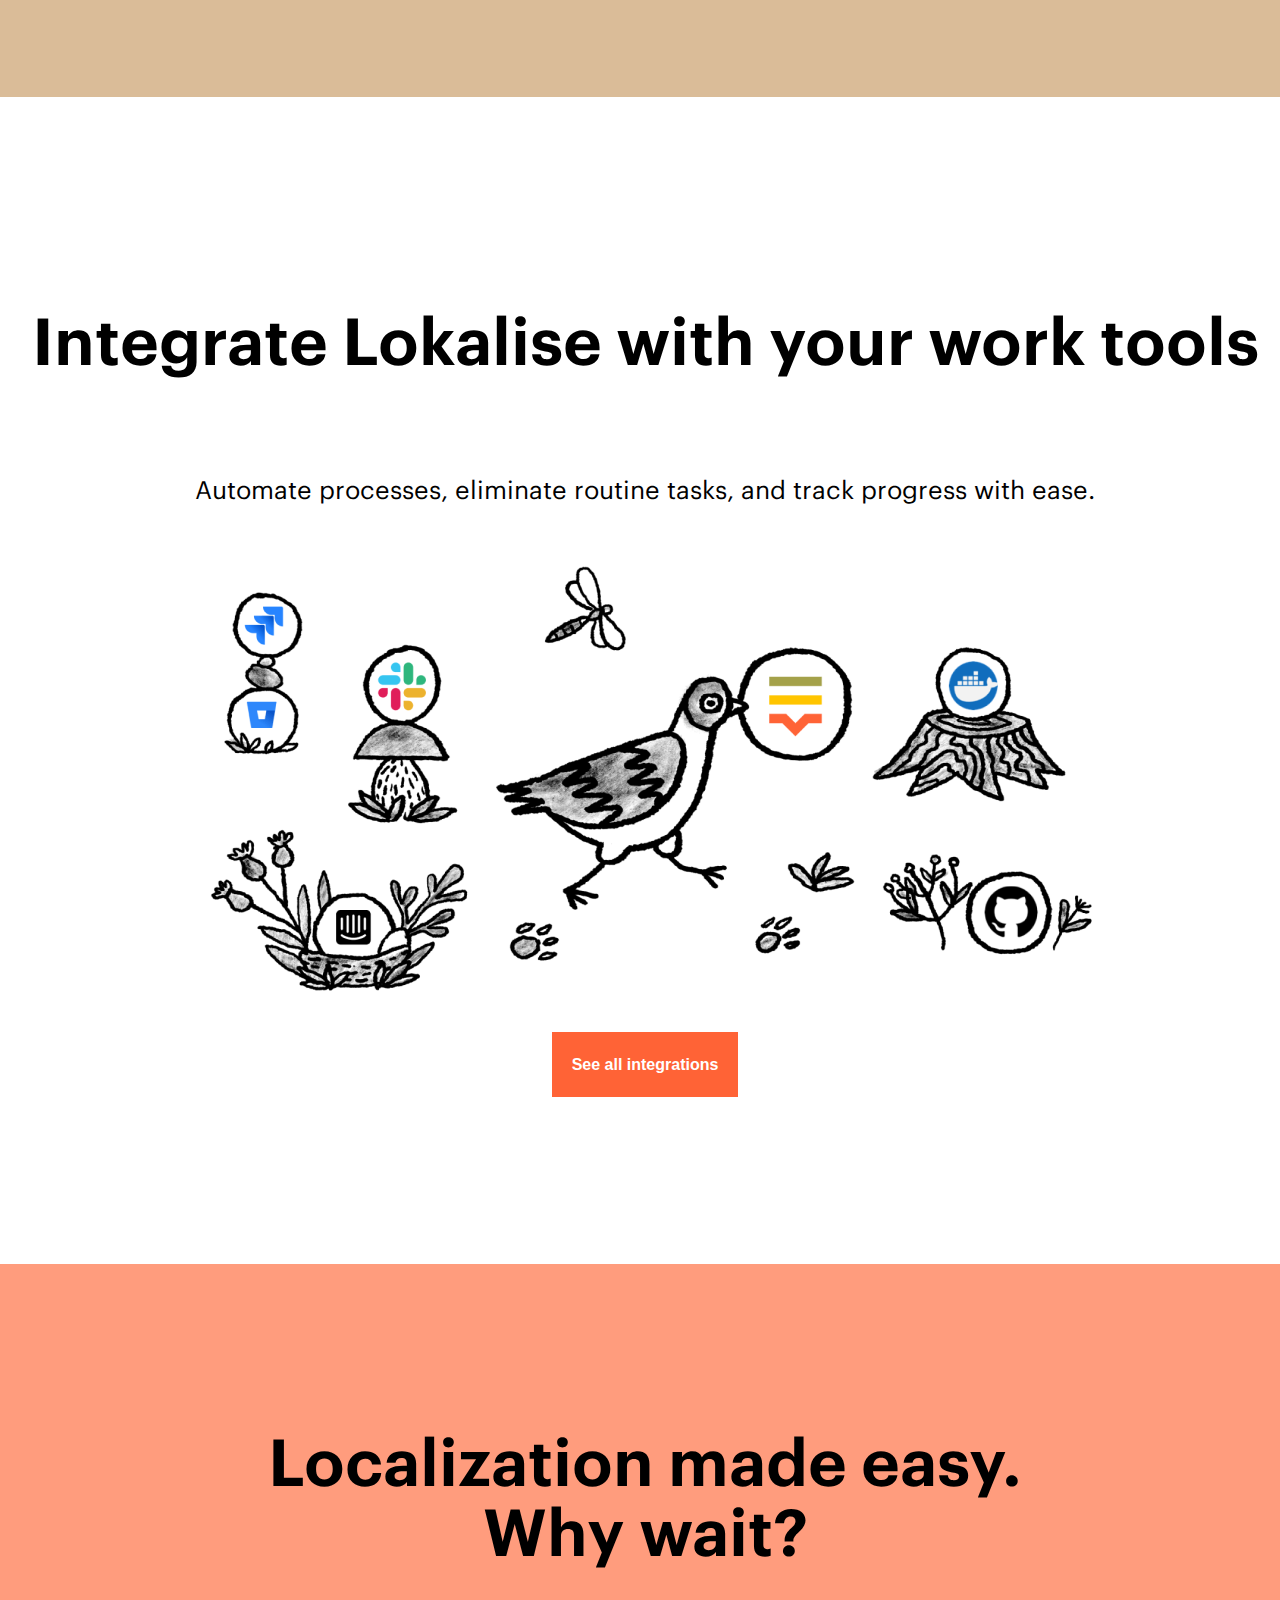
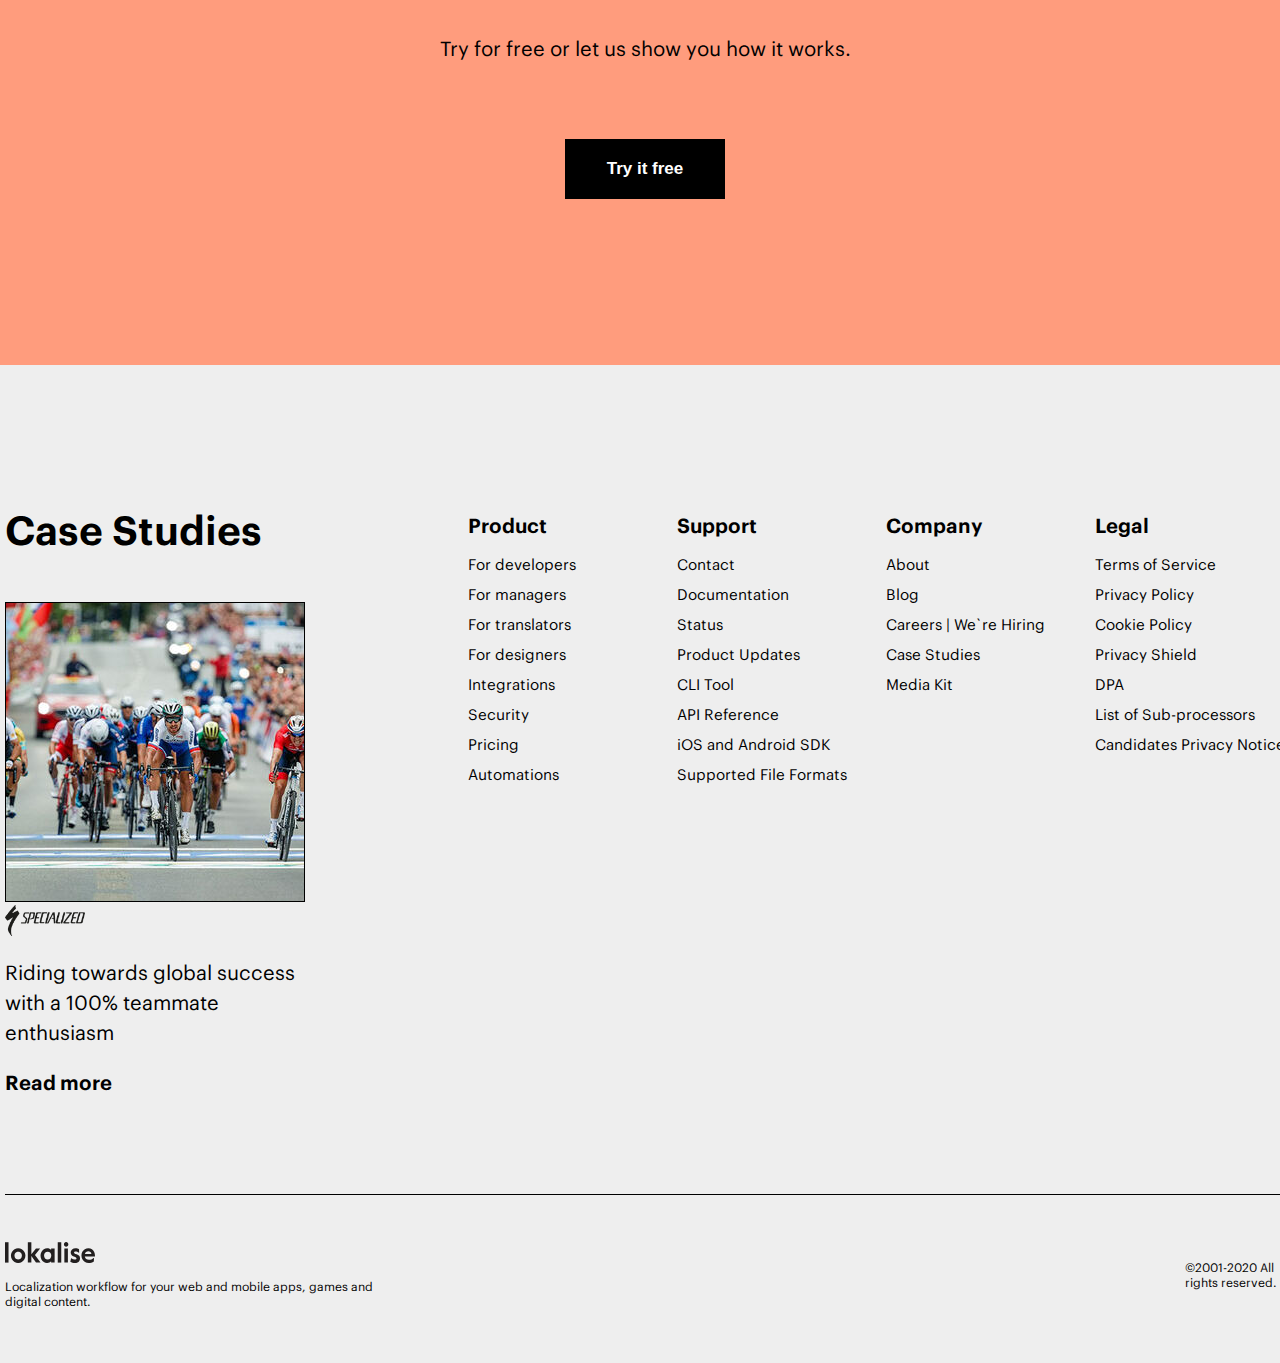
==== commit 3718d3cf: "ain" ====
--- a/index.html
+++ b/index.html
@@ -11,45 +11,45 @@
 
 <body>
     <div class="page-wrap">
-        <header class="header">
-            <div class="nav-top">
-                <div class="top-links">
-                    <a href=""><img src="./assets/logo.png" alt=""></a>
+        <header class="header flex-container">
+            <div class="container-large flex-container">
+                <div class="top-links flex-container">
+                    <a href=""><img src="./assets/logo.svg" alt=""></a>
                     <a href="">Product</a>
                     <a href="">Features</a>
                     <a href="">Pricing</a>
                     <a href="">Case studies</a>
                     <a href="">Resources</a>
                 </div>
-                <div class="top-buttons">
-                    <button class="whitebtn">Log in</button>
-                    <button class="orangebtn">Try it free</button>
+                <div class="top-buttons flex-container">
+                    <button class="btn btn--white btn--top">Log in</button>
+                    <button class="btn btn--orange btn--top">Try it free</button>
                 </div>
             </div>
         </header>
         <main class="main">
             <div class="container">
-                <div class="main-content">
-                    <div class="section1">
+                <section class="main-content flex-container">
+                    <div class="section1 flex-column">
                         <h1>Accelerate localization from code to delivery</h1>
                         <p>A localization and translation management platform for agile teams. Embrace automation,
                             workflow transparency, and fast project delivery.</p>
                         <div class="section1-btns">
-                            <button class="orangebtn">Try it free</button>
-                            <button class="whitebtn">Book a demo</button>
+                            <button class="btn btn--orange">Try it free</button>
+                            <button class="btn btn--white">Book a demo</button>
                         </div>
                         <a href="">Try all features for 14 days · No credit card required</a>
                     </div>
                     <div class="bcg-image">
                         <img src="./assets/main.jpg" alt="">
                     </div>
-                </div>
-            </div>
-            <div class="orangesection">
+                </section>
+            </div>
+            <section class="orangesection flex-column">
                 <div class="container orangesection-block1">
-                    <a href="">The preferred localization tool of 1500+ companies</a>
-                </div>
-                <div class="container orangesection-block2">
+                    <h3>The preferred localization tool of 1500+ companies</h3>
+                </div>
+                <div class="container orangesection-block2 flex-container">
                     <a href=""><img src="./assets/specialized.png" alt=""></a>
                     <a href=""><img src="./assets/virgin.png" alt=""></a>
                     <a href=""><img src="./assets/tidal.png" alt=""></a>
@@ -57,9 +57,9 @@
                     <a href=""><img src="./assets/yelp.png" alt=""></a>
                     <a href=""><img src="./assets/daimler.png" alt=""></a>
                 </div>
-            </div>
-            <div class="container blockleft">
-                <div class="left">
+            </section>
+            <section class="container blockleft flex-container">
+                <div class="left flex-column">
                     <h3>Control the localization process</h3>
                     <p class="p2">Collaborate with your team in a single workspace. Add and assign <span
                             class="underline">tasks</span>, track
@@ -70,12 +70,12 @@
                 <div class="bcg-image">
                     <img src="./assets/projectapp.png" alt="">
                 </div>
-            </div>
-            <div class="container blockright">
+            </section>
+            <section class="container blockright flex-container">
                 <div class="bcg-image">
                     <img src="./assets/market.png" alt="">
                 </div>
-                <div class="right">
+                <div class="right flex-column">
                     <h3>Shorten time to market</h3>
                     <p class="p2">Localize your product in parallel with the development cycle. Use the <span
                             class="underline">Adobe XD</span>,
@@ -86,9 +86,9 @@
                     </p>
                     <a class="start" href="">Start now</a>
                 </div>
-            </div>
-            <div class="container blockleft">
-                <div class="left">
+            </section>
+            <section class="container blockleft flex-container">
+                <div class="left flex-column">
                     <h3>Ensure quality</h3>
                     <p class="p2">Use built-in tools — e.g. <span class="underline">translation memory</span>, machine
                         translation, and <span class="underline">QA
@@ -101,9 +101,9 @@
                 <div class="bcg-image">
                     <img src="./assets/quality.png" alt="">
                 </div>
-            </div>
-            <div class="container blockright">
-                <div class="leftimage">
+            </section>
+            <section class="container blockright flex-container">
+                <div class="leftimage flex-column">
                     <div class="imageinside">
                         <p class="p3"><span class="blue">$client</span> <span class="green">=</span>
                             new<span class="violet">\Lokalise\LokaliseApiClient</span> <span class="green">(</span><span
@@ -126,7 +126,7 @@
                     </div>
                     <a id="php" href="">php</a>
                 </div>
-                <div class="right">
+                <div class="right flex-column">
                     <h3>Less work for developers</h3>
                     <p class="p2">Eliminate the hassle of localization and let developers get back to their main tasks.
                         Save hours
@@ -139,13 +139,13 @@
                     </p>
                     <a class="start" href="">Start now</a>
                 </div>
-            </div>
+            </section>
         </main>
-        <div class="section3">
-            <div class="container localize">
+        <section class="section3 flex-column">
+            <div class="container localize flex-column">
                 <h3>What can you localize with Lokalise?</h3>
-                <div class="cards">
-                    <div class="card">
+                <div class="cards flex-container">
+                    <div class="card flex-column">
                         <a href=""><img src="./assets/web.png" alt=""></a>
                         <a href="">
                             <h5>Web apps</h5>
@@ -208,12 +208,12 @@
                     </div>
                 </div>
             </div>
-        </div>
-        <div class="section4">
-            <div class="container boost">
+        </section>
+        <section class="section4 flex-column">
+            <div class="container boost flex-column">
                 <h3>Boost your localization team’s productivity tenfold</h3>
             </div>
-            <div class="container cards2">
+            <div class="container cards2 flex-container">
                 <div class="card2">
                     <a href="">
                         <img src="./assets/managers.png" alt="">
@@ -229,7 +229,7 @@
                     </a>
                     <a class="learn" href="">Learn more</a>
                 </div>
-                <div class="card2">
+                <div class="card2 flex-column">
                     <a href="">
                         <img src="./assets/developers.png" alt="">
                     </a>
@@ -262,14 +262,14 @@
                     <a class="learn" href="">Learn more</a>
                 </div>
             </div>
-        </div>
-        <div class="revolut">
-            <div class="container cards3">
+        </section>
+        <section class="revolut">
+            <div class="container cards3 flex-container">
                 <div class="card3">
                     <h6>“Lokalise has turned a task we were dreading into an absolute pleasure. Great platform,
                         intuitive UX, powerful API. The automatic text recognition for screenshots has been a lifesaver,
                         and over-the-air updates are the icing on the cake.”</h6>
-                    <div class="chief">
+                    <div class="chief flex-column">
                         <a href="">Edward Cooper, Chief Mobile Officer</a>
                         <img src="./assets/revolut2.png" alt="">
                     </div>
@@ -278,10 +278,10 @@
                     <img src="./assets/chief.png" alt="">
                 </div>
             </div>
-        </div>
-        <div class="cake">
-            <div class="container content">
-                <div class="part1">
+        </section>
+        <section class="cake flex-container">
+            <div class="container content flex-container">
+                <div class="part1 flex-container">
                     <a href="">
                         <img src="./assets/cake.png" alt="">
                     </a>
@@ -289,7 +289,7 @@
                         <h4 id="cake">The most-loved translation management software</h4>
                     </a>
                 </div>
-                <div class="part2">
+                <div class="part2 flex-container">
                     <a href="">
                         <img src="./assets/g2.png" alt="">
                     </a>
@@ -298,9 +298,9 @@
                     </a>
                 </div>
             </div>
-        </div>
-        <div class="section5">
-            <div class="container worktools">
+        </section>
+        <section class="section5">
+            <div class="container worktools flex-column-center">
                 <a href="">
                     <h1>Integrate Lokalise with your work tools</h1>
                 </a>
@@ -310,23 +310,23 @@
                 <div class="toolsimg">
                     <img src="./assets/worktools.png" alt="">
                 </div>
-                <button class="orangebtn">See all integrations</button>
-            </div>
-        </div>
-        <div class="orangesection">
-            <div class="container flexbox-column">
+                <button class="btn btn--orange">See all integrations</button>
+            </div>
+        </section>
+        <section class="orangesection">
+            <div class="container tryitfree">
                 <a href="">
                     <h1>Localization made easy. Why wait?</h1>
                 </a>
                 <a href="">
                     <p class="p2">Try for free or let us show you how it works.</p>
                 </a>
-                <button class="blackbtn">Try it free</button>
-            </div>
-        </div>
+                <button class="btn btn--black">Try it free</button>
+            </div>
+        </section>
         <footer class="footer">
-            <div class="container footertop">
-                <div class="footercolumn">
+            <section class="container footertop">
+                <div class="footercolumn flex-column">
                     <a href="">
                         <h3 id="case">Case Studies</h3>
                     </a>
@@ -338,7 +338,7 @@
                     <a class="start" href="">Read more</a>
                 </div>
                 <div class="footercards">
-                    <div class="footercard">
+                    <div class="footercard flex-column">
                         <a class="start" href="">Product</a>
                         <ul>
                             <li>For developers</li>
@@ -351,7 +351,7 @@
                             <li>Automations</li>
                         </ul>
                     </div>
-                    <div class="footercard">
+                    <div class="footercard flex-column">
                         <a class="start" href="">Support</a>
                         <ul>
                             <li>Contact</li>
@@ -364,7 +364,7 @@
                             <li>Supported File Formats</li>
                         </ul>
                     </div>
-                    <div class="footercard">
+                    <div class="footercard flex-column">
                         <a class="start" href="">Company</a>
                         <ul>
                             <li>About</li>
@@ -374,7 +374,7 @@
                             <li>Media Kit</li>
                         </ul>
                     </div>
-                    <div class="footercard">
+                    <div class="footercard flex-column">
                         <a class="start" href="">Legal</a>
                         <ul>
                             <li>Terms of Service</li>
@@ -387,14 +387,14 @@
                         </ul>
                     </div>
                 </div>
-            </div>
-            <div class="container footerbottom">
-                <div class="bottomleft">
-                    <a href=""><img src="./assets/bottomlogo.png" alt=""></a>
+            </section>
+            <div class="container footerbottom flex-container">
+                <div class="bottomleft flex-container">
+                    <a href=""><img src="./assets/footerlogo.svg" alt=""></a>
                     <a class="bottomfont" href="">Localization workflow for your web and mobile apps, games and digital
                         content.</a>
                 </div>
-                <div class="bottomright">
+                <div class="bottomright flex-container">
                     <a class="bottomfont" href="">©2001-2020 All rights reserved.</a>
                 </div>
             </div>
--- a/styles.css
+++ b/styles.css
@@ -16,6 +16,21 @@
     font-style: normal;
 }
 
+:root {
+    --fs-lg: 25px;
+    --fs-normal: 20px;
+    --fs-sm: 18px;
+    --fs-exsm: 14px;
+    --fs-h1: 65px;
+    --fs-h3: 50px;
+    --fs-h4: 30px;
+    --fs-h5: 25px;
+    --fs-h6: 30px;
+}
+
+/* container sizes */
+--container-space: 10px;
+
 /* resets */
 * {
     margin: 0;
@@ -25,10 +40,12 @@
 
 a {
     text-decoration: none;
+    color: black;
 }
 
 ul {
     list-style: none;
+    padding-inline-start: 0px;
 }
 
 li {
@@ -41,169 +58,178 @@
     margin-bottom: 15px;
 }
 
+/* common styles */
+
+body {
+    font-family: 'Graphik LC TT';
+    margin: 0;
+}
+
+.container {
+    max-width: 1287px;
+    width: 100%;
+    margin: 0 auto;
+    padding: 0 var(--container-space);
+}
+
+.container-large {
+    max-width: 1338px;
+    width: 100%;
+    margin: 0 auto;
+    padding: 0 var(--container-space);
+}
+
+.flex-container {
+    display: flex;
+    align-items: center;
+    justify-content: space-between;
+    flex-wrap: wrap;
+}
+
+.flex-column {
+    flex-direction: column;
+}
+
+.flex-column-center {
+    display: flex;
+    align-items: center;
+    justify-content: center;
+    flex-wrap: wrap;
+    flex-direction: column;
+}
+
+
+/* typography */
+
+h1 {
+    font-weight: 600;
+    font-size: var(--fs-h1);
+    line-height: 70px;
+}
+
+h3 {
+    font-weight: 600;
+    font-size: var(--fs-h3);
+    line-height: 60px;
+}
+
+h4 {
+    font-weight: 600;
+    font-size: var(--fs-h3);
+    line-height: 40px;
+}
+
+h5 {
+    font-weight: 600;
+    font-size: var(--fs-h5);
+    line-height: 35px;
+    text-align: center;
+}
+
+h6 {
+    font-weight: 400;
+    font-size: var(--fs-h6);
+    line-height: 40px;
+}
+
+p {
+    font-weight: 400;
+    font-size: var(--fs-lg);
+    line-height: 35px;
+}
+
+.p2 {
+    font-weight: 400;
+    font-size: var(--fs-normal);
+    line-height: 30px;
+}
+
+.p3 {
+    font-family: 'Roboto';
+    font-style: normal;
+    font-weight: 400;
+    font-size: var(--fs-exsm);
+    line-height: 30px;
+}
+
+.p4 {
+    font-weight: 400;
+    font-size: var(--fs-sm);
+    line-height: 25px;
+    text-align: center;
+}
+
+span.underline {
+    text-decoration: underline;
+}
+
+span.blue {
+    color: #000088;
+}
+
+span.blue1 {
+    color: #0000FF;
+}
+
+span.green {
+    color: #009900;
+    margin: 5px;
+}
+
+span.violet {
+    color: #9876AA;
+    margin-right: 40px;
+}
+
+.learn {
+    font-weight: 400;
+    font-size: var(--fs-normal);
+    line-height: 30px;
+    text-decoration-line: underline;
+}
+
+/* buttons */
 button {
     border-style: none;
     cursor: pointer;
 }
 
-h1 {
-    font-family: 'Graphik LC TT';
-    font-style: normal;
-    font-weight: 600;
-    font-size: 65px;
-    line-height: 70px;
-    color: #000000;
-}
-
-h3 {
-    font-family: 'Graphik LC TT';
-    font-style: normal;
-    font-weight: 600;
-    font-size: 50px;
-    line-height: 60px;
-    color: #000000;
-}
-
-h4 {
-    font-family: 'Graphik LC TT';
-    font-style: normal;
-    font-weight: 600;
-    font-size: 30px;
-    line-height: 40px;
-    color: #000000;
-}
-
-h5 {
-    font-family: 'Graphik LC TT';
-    font-style: normal;
-    font-weight: 600;
-    font-size: 25px;
-    line-height: 35px;
-    text-align: center;
-    color: #000000;
-}
-
-h6 {
-    font-family: 'Graphik LC TT';
-    font-style: normal;
-    font-weight: 400;
-    font-size: 30px;
-    line-height: 40px;
-    color: #000000;
-}
-
-p {
-    font-family: 'Graphik LC TT';
-    font-style: normal;
-    font-weight: 400;
-    font-size: 25px;
-    line-height: 35px;
-    color: #000000;
-}
-
-.p2 {
-    font-family: 'Graphik LC TT';
-    font-style: normal;
-    font-weight: 400;
-    font-size: 20px;
-    line-height: 30px;
-    color: #000000;
-}
-
-.p3 {
-    font-family: 'Roboto';
-    font-style: normal;
-    font-weight: 400;
-    font-size: 14px;
-    line-height: 30px;
-}
-
-.p4 {
-    font-family: 'Graphik LC TT';
-    font-style: normal;
-    font-weight: 400;
-    font-size: 18px;
-    line-height: 25px;
-    text-align: center;
-    color: #000000;
-}
-
-span.underline {
-    text-decoration: underline;
-}
-
-span.blue {
-    color: #000088;
-}
-
-span.blue1 {
-    color: #0000FF;
-}
-
-span.green {
-    color: #009900;
-    margin: 5px;
-}
-
-span.violet {
-    color: #9876AA;
-    margin-right: 40px;
-}
-
-.learn {
-    font-family: 'Graphik LC TT';
-    font-style: normal;
-    font-weight: 400;
-    font-size: 20px;
-    line-height: 30px;
-    text-decoration-line: underline;
-    color: #000000;
-}
-
-.whitebtn {
-    background: white;
-    box-sizing: border-box;
-    border: 1px solid rgba(0, 0, 0, 0.5);
-    border-radius: 0px;
-    min-height: 45px;
-    min-width: 120px;
-    font-family: 'Graphik LC TT';
-    font-style: normal;
+.btn {
     font-weight: 600;
     font-size: 16px;
     line-height: 45px;
+    border-radius: 0px;
+    cursor: pointer;
+    min-height: 45px;
+    min-width: 160px;
     text-align: center;
-    color: #000000;
-}
-
-.orangebtn {
+}
+
+.btn--white {
+    background: white;
+    border: 1px solid rgba(0, 0, 0, 0.5);
+    padding: 9px 30px;
+}
+
+.btn--orange {
     background: #FF6336;
-    border-radius: 0px;
-    min-height: 45px;
-    min-width: 120px;
-    font-family: 'Graphik LC TT';
-    font-style: normal;
-    font-weight: 600;
-    font-size: 16px;
-    line-height: 45px;
-    text-align: center;
     color: #FFFFFF;
-}
-
-.blackbtn {
+    padding: 10px 20px;
+}
+
+.btn--black {
     background: #000000;
-    border-radius: 0px;
-    font-family: 'Graphik LC TT';
-    font-style: normal;
-    font-weight: 600;
     font-size: 17px;
     line-height: 60px;
-    text-align: center;
     color: #FFFFFF;
     padding: 0px 40px 0px 40px;
     margin-top: 54px;
 }
 
+.btn--top {
+    line-height: 25px;
+}
+
 .page-wrap {
     background: #FFFFFF;
     display: flex;
@@ -212,80 +238,138 @@
     height: 100vh;
 }
 
-.container {
-    max-width: 1287px;
-    width: 100%;
-    margin: 0 auto;
-    padding: 0 10px;
-}
-
-.container2 {
-    max-width: 695px;
-    width: 100%;
-    margin: 0 auto;
-    padding: 10px;
-    text-align: center;
-}
+
+
+@media (max-width:1260px) {
+    .container {
+        max-width: 1000px;
+    }
+}
+
+@media (max-width:1024px) {
+    .container {
+        max-width: 750px;
+    }
+
+    img {
+        max-width: 80%;
+    }
+
+    h1 {
+        font-size: var(--fs-h3);
+    }
+
+    p {
+        font-size: var(--fs-normal);
+    }
+
+    h3 {
+        font-size: var(--fs-h4);
+    }
+
+    h4 {
+        font-size: var(--fs-h5);
+    }
+
+    h6 {
+        font-size: var(--fs-lg);
+    }
+}
+
+@media (max-width:768px) {
+    .container {
+        max-width: 450px;
+    }
+
+    img {
+        max-width: 70%;
+    }
+
+    h1 {
+        font-size: var(--fs-h4);
+    }
+
+    p {
+        font-size: var(--fs-sm);
+    }
+
+    h3 {
+        font-size: var(--fs-h5);
+    }
+
+    h4 {
+        font-size: var(--fs-h6);
+    }
+
+    h6 {
+        font-size: var(--fs-normal);
+    }
+}
+
+@media (max-width:426px) {
+    .container {
+        max-width: 400px;
+    }
+
+    img {
+        max-width: 60%;
+    }
+
+    h1 {
+        font-size: var(--fs-h5);
+    }
+
+    p {
+        font-size: var(--fs-exsm);
+    }
+
+    h3 {
+        font-size: var(--fs-h6);
+    }
+
+    h4 {
+        font-size: var(--fs-lg);
+    }
+
+    h6 {
+        font-size: var(--fs-sm);
+    }
+}
+
+/* header */
 
 .header {
-    display: flex;
     flex-direction: row;
-    flex-wrap: wrap;
     margin: 31px 0px 0px 0px;
     padding: 0px 51px 24px 51px;
     gap: 51px;
     border-bottom: 1px solid #CCCCCC;
 }
 
-.nav-top {
-    display: flex;
-    justify-content: space-between;
-    width: 100%;
-    flex-direction: row;
-    flex-wrap: wrap;
-}
-
 .top-links {
-    display: flex;
-    justify-content: center;
-    align-items: center;
-    flex-direction: row;
-    flex-wrap: wrap;
     gap: 50px;
 }
 
 .top-links>a {
-    font-family: 'Graphik LC TT';
-    font-style: normal;
     font-weight: 400;
     font-size: 15px;
     line-height: 20px;
-    color: #000000;
 }
 
 .top-buttons {
-    display: flex;
-    flex-direction: row;
-    flex-wrap: wrap;
     gap: 10px;
 }
 
+/* main */
 .main {
     margin-top: 10px
 }
 
 .main-content {
-    display: flex;
-    flex-direction: row;
-    align-items: center;
-    flex-wrap: wrap;
     margin: 87px 10px 87px 10px;
 }
 
 .section1 {
-    display: flex;
-    flex-direction: column;
-    flex-wrap: wrap;
     max-width: 540px;
     gap: 51px;
 }
@@ -295,106 +379,70 @@
 }
 
 .section1>a {
-    font-family: 'Graphik LC TT';
-    font-style: normal;
     font-weight: 400;
     font-size: 15px;
     line-height: 25px;
-    color: #000000;
-}
-
-.bcg-image {
-    display: flex;
+}
+
+.bcg-image>img {
+    width: 100%;
     max-width: 700px;
 }
 
-.bcg-image>img {
-    width: 100%;
-}
-
 .orangesection {
     width: 100%;
     background: #FF9C7D;
-    display: flex;
-    flex-direction: column;
-    gap: 85px;
+    padding: 5px;
 }
 
 .orangesection-block1 {
-    display: flex;
-    align-items: center;
-    justify-content: center;
+    text-align: center;
     max-width: 720px;
     padding-top: 104px;
+    padding-bottom: 85px;
 }
 
 .orangesection-block1>a {
-    font-family: 'Graphik LC TT';
-    font-style: normal;
-    font-weight: 600;
-    font-size: 50px;
+    font-weight: 600;
+    font-size: var(--fs-h3);
     line-height: 60px;
-    text-align: center;
-    color: #000000;
 }
 
 .orangesection-block2 {
-    display: flex;
-    flex-direction: row;
+    padding-bottom: 104px;
+    display: flex;
     flex-wrap: wrap;
-    align-items: center;
-    justify-content: center;
-    gap: 103px;
-    padding-bottom: 104px;
+    gap: 100px;
 }
 
 .blockleft {
-    display: flex;
-    flex-direction: row;
-    align-items: center;
-    flex-wrap: wrap;
     padding-top: 90px;
 }
 
 .left {
-    display: flex;
-    flex-direction: column;
-    flex-wrap: wrap;
     max-width: 540px;
     gap: 30px;
     margin-right: 90px;
 }
 
 .start {
-    font-family: 'Graphik LC TT';
-    font-style: normal;
-    font-weight: 600;
-    font-size: 20px;
+    font-weight: 600;
+    font-size: var(--fs-normal);
     line-height: 30px;
-    color: #000000;
 }
 
 .blockright {
-    display: flex;
-    flex-direction: row;
-    align-items: center;
-    flex-wrap: wrap;
     padding-top: 250px;
     padding-bottom: 160px;
 }
 
 .right {
-    display: flex;
-    flex-direction: column;
-    flex-wrap: wrap;
     max-width: 540px;
     gap: 30px;
     margin-left: 90px;
 }
 
 .leftimage {
-    display: flex;
-    flex-direction: column;
     background: #FFF8E4;
     border-radius: 0px;
     max-width: 630px;
@@ -426,203 +474,147 @@
 
 .section3 {
     background: #FFF8E4;
+    justify-content: center;
+    width: 100%;
+}
+
+.localize {
+    margin-top: 120px;
+    text-align: center;
+}
+
+.cards {
+    margin-top: 70px;
+    gap: 120px;
+    margin-bottom: 150px;
+}
+
+.card {
+    max-width: 330px;
+}
+
+.section4 {
+    background: #FFFFFF;
+    width: 100%;
+}
+
+.boost {
+    margin-top: 154px;
+}
+
+.cards2 {
+    margin-top: 25px;
+    margin-bottom: 217px;
+}
+
+.card2 {
+    max-width: 420px;
+    gap: 20px;
+}
+
+.revolut {
+    background: #C9E8F2;
+    padding: 5px;
+    width: 100%;
+}
+
+.cards3 {
+    gap: 59px;
+    margin-top: 53px;
+    margin-bottom: 105px;
+}
+
+.card3 {
+    max-width: 855px;
+}
+
+.chief {
+    display: flex;
+    flex-direction: column;
+}
+
+.chief>img {
+    max-width: 115px;
+}
+
+.chief>a {
+    font-family: 'Roboto';
+    font-style: normal;
+    font-weight: 400;
+    font-size: 15px;
+    line-height: 25px;
+    color: #000000;
+}
+
+.cake {
+    background: #DABC98;
+    padding: 5px;
+    width: 100%;
+}
+
+.content {
+    margin-top: 80px;
+    margin-bottom: 84px;
+    gap: 124px;
+}
+
+#cake {
+    font-weight: 600;
+    font-size: 35px;
+    line-height: 50px;
+    max-width: 470px;
+}
+
+.part1 {
+    gap: 67px;
+}
+
+.part2 {
+    gap: 70px;
+    border-left: 1px solid black;
+    padding: 20px 0px 20px 70px;
+}
+
+.worktools {
+    margin-top: 165px;
+    margin-bottom: 162px;
+    gap: 25px;
+    padding: 5px;
+}
+
+.toolsimg {
+    max-width: 100%;
+}
+
+.toolsimg>img {
+    width: 100%;
+}
+
+.tryitfree {
+    margin-top: 119px;
+    margin-bottom: 161px;
     display: flex;
     justify-content: center;
     align-items: center;
     flex-direction: column;
-    flex-wrap: wrap;
-}
-
-.localize {
-    display: flex;
-    justify-content: center;
-    align-items: center;
-    margin-top: 120px;
-    flex-direction: column;
-    flex-wrap: wrap;
-}
-
-.cards {
-    display: flex;
-    flex-direction: row;
-    flex-wrap: wrap;
-    align-items: center;
-    justify-content: center;
-    margin-top: 70px;
-    gap: 120px;
-    margin-bottom: 150px;
-}
-
-.card {
-    display: flex;
-    flex-direction: column;
-    justify-content: center;
-    align-items: center;
-    max-width: 330px;
-    gap: 20px;
-}
-
-.section4 {
-    background: #FFFFFF;
-    display: flex;
-    justify-content: center;
-    align-items: center;
-    flex-direction: column;
-    flex-wrap: wrap;
-}
-
-.boost {
-    display: flex;
-    justify-content: center;
-    align-items: center;
-    margin-top: 154px;
-    flex-direction: column;
-    flex-wrap: wrap;
-}
-
-.cards2 {
-    display: flex;
-    flex-direction: row;
-    flex-wrap: wrap;
-    align-items: center;
-    justify-content: center;
-    margin-top: 25px;
-    margin-bottom: 217px;
-}
-
-.card2 {
-    display: flex;
-    flex-direction: column;
-    justify-content: center;
-    max-width: 420px;
-    gap: 20px;
-}
-
-.revolut {
-    background: #C9E8F2;
-}
-
-.cards3 {
-    display: flex;
-    flex-direction: row;
-    flex-wrap: wrap;
-    gap: 59px;
-    margin-top: 53px;
-    margin-bottom: 105px;
-}
-
-.card3 {
-    display: flex;
-    flex-direction: column;
-    justify-content: center;
-    max-width: 855px;
-}
-
-.chief {
-    display: flex;
-    flex-direction: column;
-}
-
-.chief>img {
-    max-width: 115px;
-}
-
-.chief>a {
-    font-family: 'Roboto';
-    font-style: normal;
-    font-weight: 400;
-    font-size: 15px;
-    line-height: 25px;
-    color: #000000;
-}
-
-.cake {
-    display: flex;
-    flex-direction: row;
-    flex-wrap: wrap;
-    justify-content: center;
-    align-items: center;
-    background: #DABC98;
-}
-
-.content {
-    display: flex;
-    flex-direction: row;
-    flex-wrap: wrap;
-    align-items: center;
-    margin-top: 80px;
-    margin-bottom: 84px;
-    gap: 124px;
-}
-
-#cake {
-    font-family: 'Graphik LC TT';
-    font-style: normal;
-    font-weight: 600;
-    font-size: 35px;
-    line-height: 50px;
-    color: #000000;
-    max-width: 470px;
-}
-
-.part1 {
-    display: flex;
-    flex-direction: row;
-    flex-wrap: wrap;
-    gap: 67px;
-    align-items: center;
-}
-
-.part2 {
-    display: flex;
-    flex-direction: row;
-    flex-wrap: wrap;
-    gap: 70px;
-    justify-content: center;
-    align-items: center;
-    border-left: 1px solid black;
-    padding: 20px 0px 20px 70px;
-}
-
-.worktools {
-    display: flex;
-    flex-direction: column;
-    justify-content: center;
-    align-items: center;
-    margin-top: 165px;
-    margin-bottom: 162px;
-    gap: 25px;
-}
-
-.toolsimg {
-    display: flex;
-    max-width: 100%;
-}
-
-.toolsimg>img {
-    width: 100%;
-}
-
-.worktools>button {
-    padding: 0px 20px 0px 20px;
-}
-
-.flexbox-column {
-    display: flex;
-    flex-direction: column;
-    justify-content: center;
-    align-items: center;
-    margin-top: 119px;
-    margin-bottom: 161px;
-}
+}
+
+.tryitfree>a {
+    max-width: 800px;
+    text-align: center;
+}
+
+/* footer */
 
 .footer {
     background: #EEEEEE;
+    width: 100%;
+    padding: 5px;
 }
 
 .footertop {
     display: flex;
-    flex-direction: row;
+    justify-content: space-between;
     flex-wrap: wrap;
     margin-top: 92px;
     padding-bottom: 95px;
@@ -630,8 +622,6 @@
 }
 
 .footercolumn {
-    display: flex;
-    flex-direction: column;
     gap: 20px;
     max-width: 300px;
 }
@@ -646,49 +636,35 @@
 
 .footercards {
     display: flex;
-    flex-direction: row;
     flex-wrap: wrap;
+    padding-top: 50px;
     gap: 34px;
-    margin-left: 140px;
 }
 
 .footercard {
-    display: flex;
-    flex-direction: column;
     align-items: baseline;
     gap: 21px;
     min-width: 175px;
 }
 
+/* bottom */
 .footerbottom {
-    display: flex;
-    flex-direction: row;
-    flex-wrap: wrap;
-    justify-content: space-between;
-    align-items: center;
     margin-top: 47px;
     margin-bottom: 48px;
 }
 
 .bottomfont {
-    font-family: 'Graphik LC TT';
-    font-style: normal;
     font-weight: 400;
     font-size: 12px;
     line-height: 15px;
-    color: #000000;
 }
 
 .bottomleft {
-    display: flex;
-    flex-direction: row;
     max-width: 400px;
-    align-items: center;
     gap: 14px;
 }
 
 .bottomright {
-    display: flex;
-    align-items: center;
+
     max-width: 100px;
 }